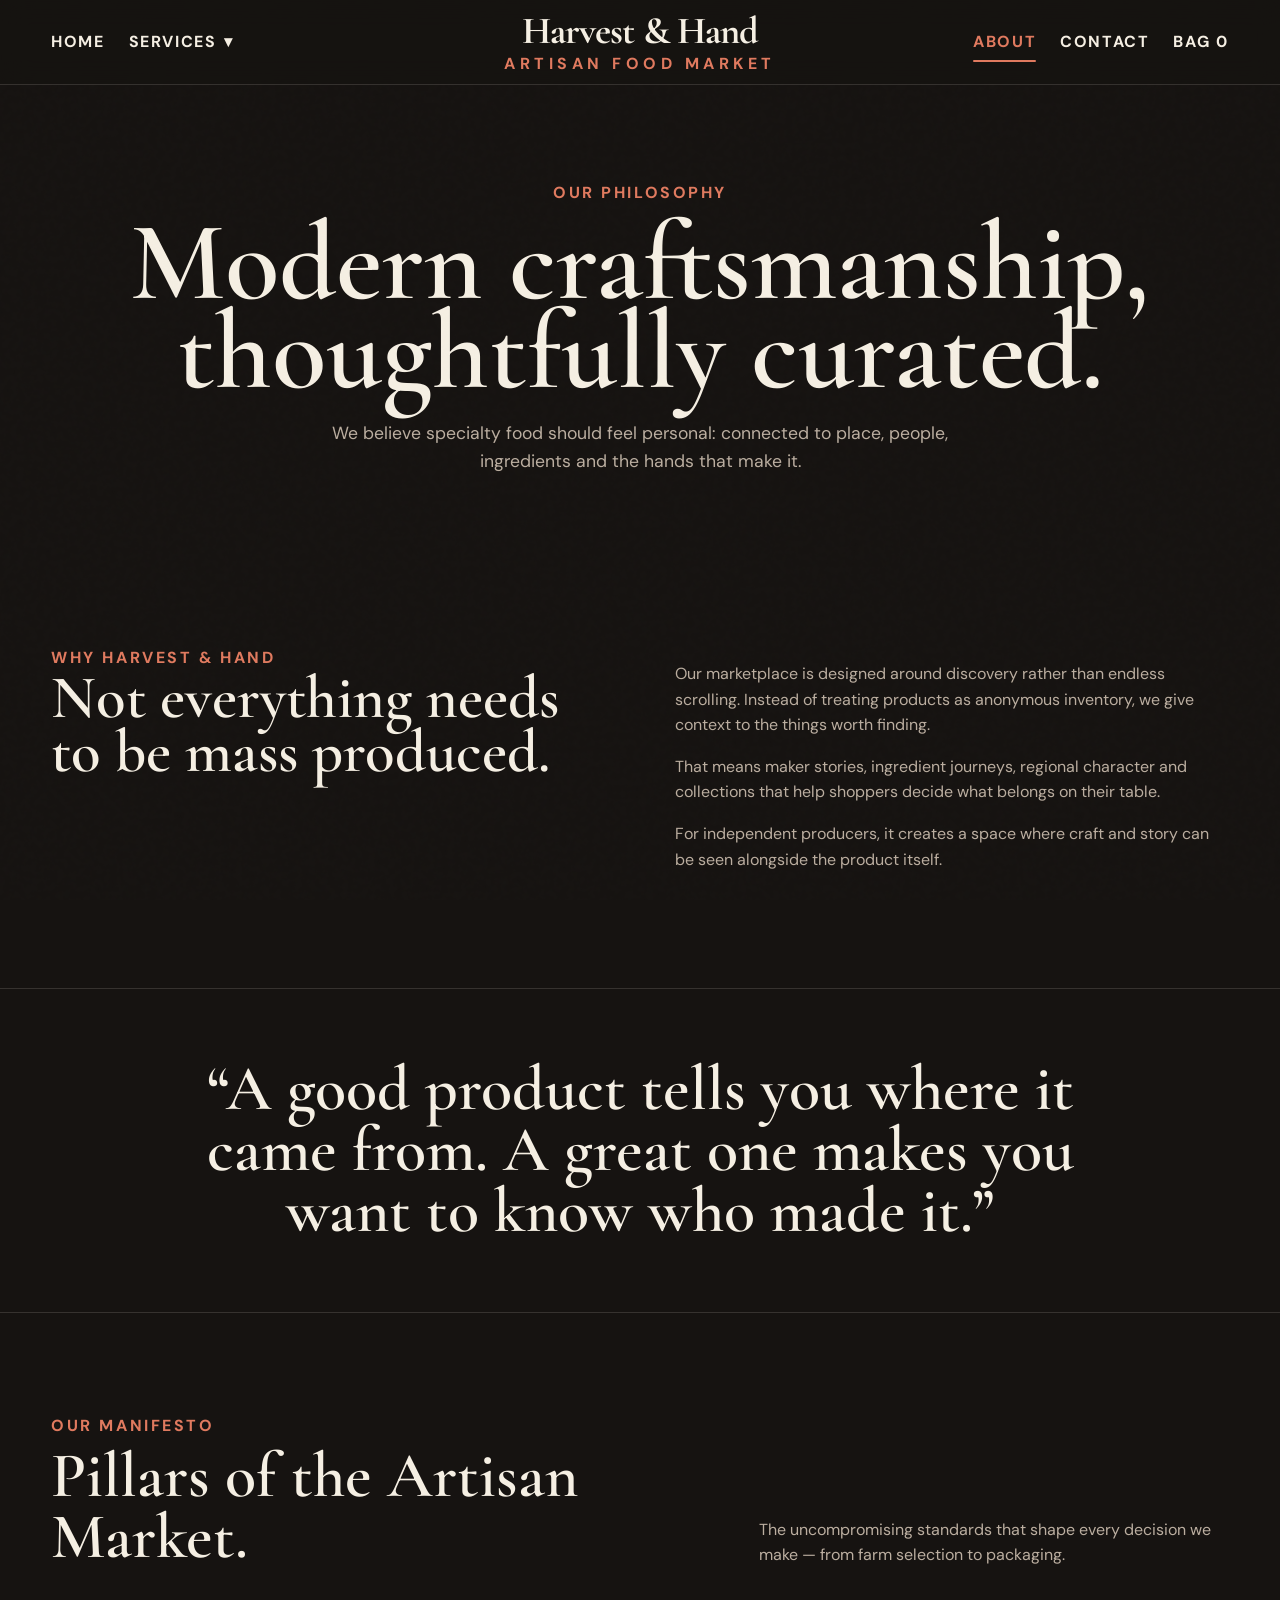
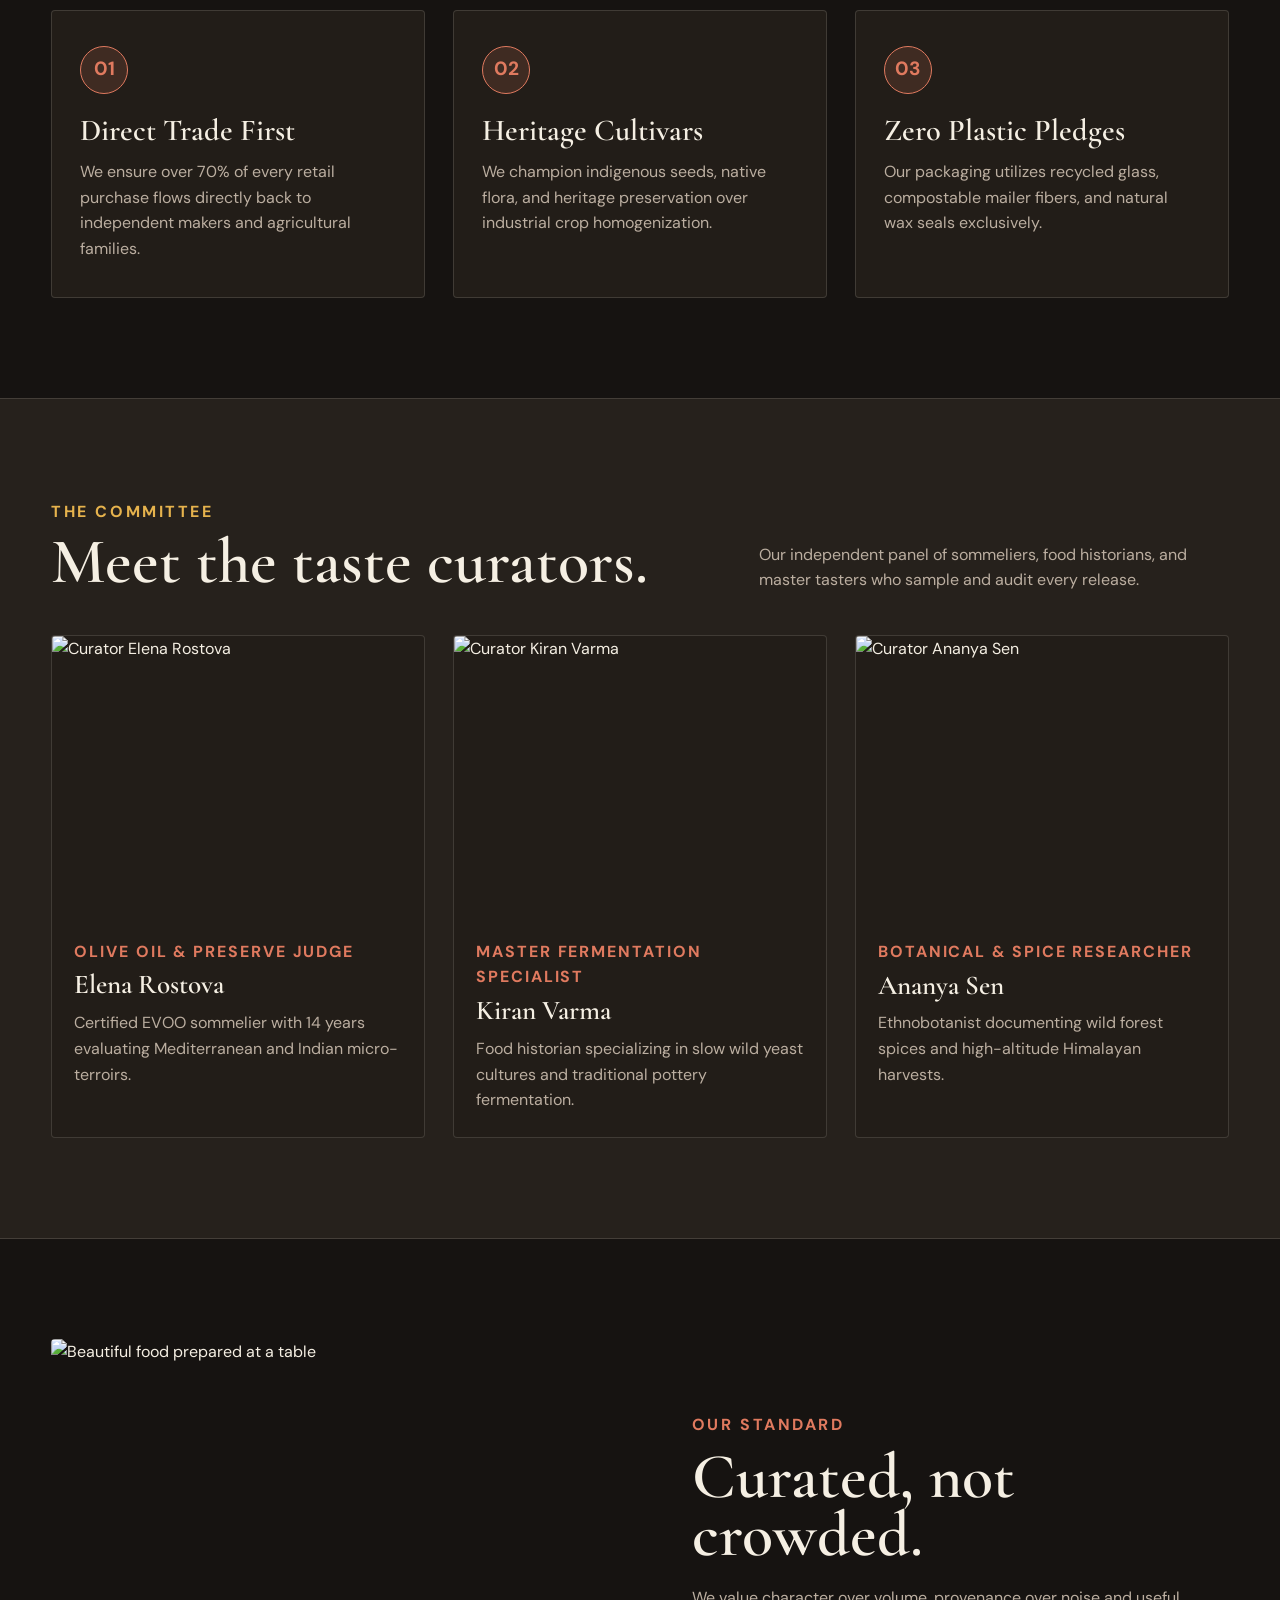
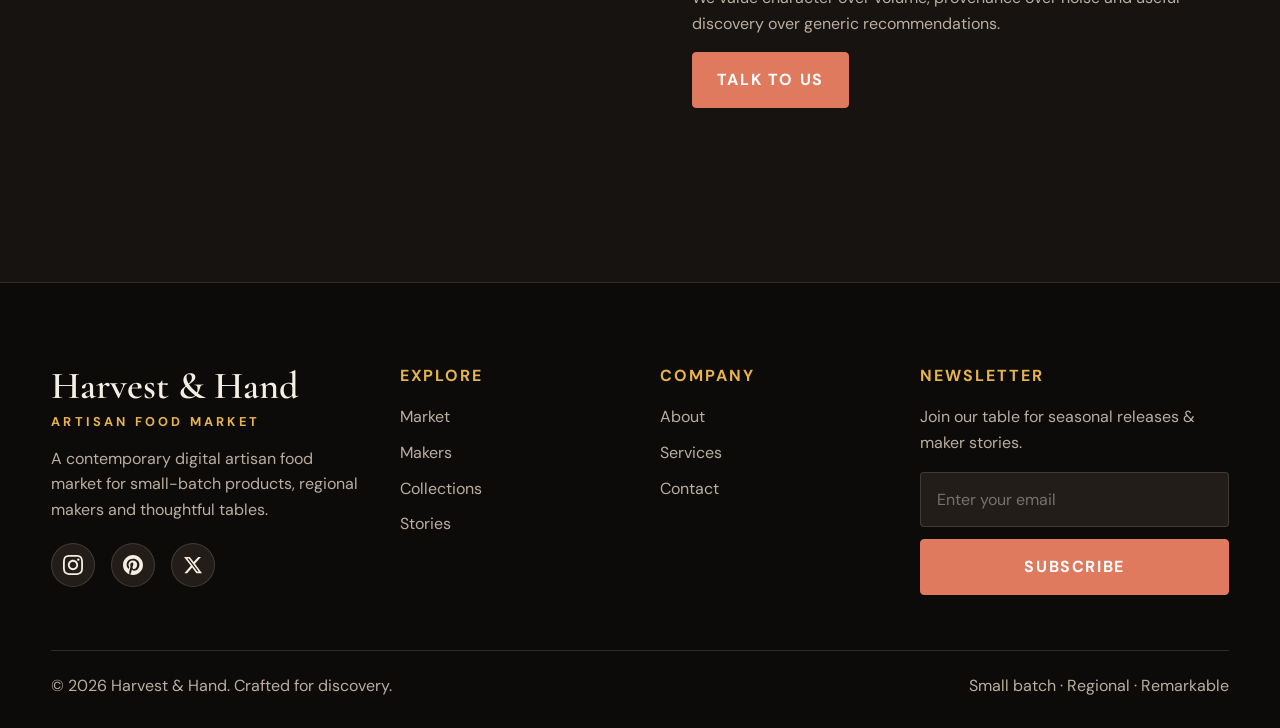
==== about.html @ ba8fd7db "firstcommit" ====
<!doctype html>
<html lang="en">
<head>
<meta charset="utf-8">
<meta name="viewport" content="width=device-width, initial-scale=1">
<meta name="description" content="Harvest & Hand — an artisan specialty food marketplace.">
<title>About | Harvest & Hand</title>
<link rel="stylesheet" href="css/style.css">
</head>
<body>

<header class="site-header">
  <div class="container nav">
    <div class="nav-left">
      <a href="index.html">Home</a>
      <div class="dropdown">
        <a href="services.html" class="dropdown-toggle">Services <span class="chevron">▾</span></a>
        <div class="dropdown-panel">
          <a href="services.html">All Services</a>
          <a href="market.html">Market & Discovery</a>
          <a href="makers.html">Makers Directory</a>
          <a href="collections.html">Curated Collections</a>
          <a href="stories.html">Food Stories</a>
        </div>
      </div>
      <div class="mobile-only">
        <a href="about.html" class="active">About</a>
        <a href="contact.html">Contact</a>
      </div>
    </div>
    <a class="brand" href="index.html">Harvest & Hand<small>Artisan Food Market</small></a>
    <div class="nav-right">
      <a href="about.html" class="active">About</a>
      <a href="contact.html">Contact</a>
      <a class="bag-link" href="market.html">Bag <span id="bag-count">0</span></a>
      <button class="menu-toggle" aria-label="Open menu">☰</button>
    </div>
  </div>
</header>

<main>
<section class="page-hero"><div class="container"><div class="eyebrow">Our philosophy</div><h1>Modern craftsmanship, thoughtfully curated.</h1><p>We believe specialty food should feel personal: connected to place, people, ingredients and the hands that make it.</p></div></section>
<section class="section"><div class="container about-grid">
<div><div class="eyebrow">Why Harvest & Hand</div><h2>Not everything needs to be mass produced.</h2></div>
<div><p>Our marketplace is designed around discovery rather than endless scrolling. Instead of treating products as anonymous inventory, we give context to the things worth finding.</p><p>That means maker stories, ingredient journeys, regional character and collections that help shoppers decide what belongs on their table.</p><p>For independent producers, it creates a space where craft and story can be seen alongside the product itself.</p></div>
</div></section>
<section class="quote"><div class="container"><p>“A good product tells you where it came from. A great one makes you want to know who made it.”</p></div></section>

<section class="section">
  <div class="container">
    <div class="section-head">
      <div>
        <div class="eyebrow">Our Manifesto</div>
        <h2>Pillars of the Artisan Market.</h2>
      </div>
      <p>The uncompromising standards that shape every decision we make — from farm selection to packaging.</p>
    </div>
    <div class="manifesto-grid">
      <div class="manifesto-card">
        <div class="icon-tag">01</div>
        <h3>Direct Trade First</h3>
        <p>We ensure over 70% of every retail purchase flows directly back to independent makers and agricultural families.</p>
      </div>
      <div class="manifesto-card">
        <div class="icon-tag">02</div>
        <h3>Heritage Cultivars</h3>
        <p>We champion indigenous seeds, native flora, and heritage preservation over industrial crop homogenization.</p>
      </div>
      <div class="manifesto-card">
        <div class="icon-tag">03</div>
        <h3>Zero Plastic Pledges</h3>
        <p>Our packaging utilizes recycled glass, compostable mailer fibers, and natural wax seals exclusively.</p>
      </div>
    </div>
  </div>
</section>

<section class="section dark-section">
  <div class="container">
    <div class="section-head">
      <div>
        <div class="eyebrow">The Committee</div>
        <h2>Meet the taste curators.</h2>
      </div>
      <p>Our independent panel of sommeliers, food historians, and master tasters who sample and audit every release.</p>
    </div>
    <div class="curators-grid">
      <div class="curator-card">
        <img src="https://images.unsplash.com/photo-1573496359142-b8d87734a5a2?auto=format&fit=crop&w=800&q=85" alt="Curator Elena Rostova">
        <div class="curator-info">
          <span class="curator-role">Olive Oil & Preserve Judge</span>
          <h3>Elena Rostova</h3>
          <p>Certified EVOO sommelier with 14 years evaluating Mediterranean and Indian micro-terroirs.</p>
        </div>
      </div>
      <div class="curator-card">
        <img src="https://images.unsplash.com/photo-1560250097-0b93528c311a?auto=format&fit=crop&w=800&q=85" alt="Curator Kiran Varma">
        <div class="curator-info">
          <span class="curator-role">Master Fermentation Specialist</span>
          <h3>Kiran Varma</h3>
          <p>Food historian specializing in slow wild yeast cultures and traditional pottery fermentation.</p>
        </div>
      </div>
      <div class="curator-card">
        <img src="https://images.unsplash.com/photo-1580489944761-15a19d654956?auto=format&fit=crop&w=800&q=85" alt="Curator Ananya Sen">
        <div class="curator-info">
          <span class="curator-role">Botanical & Spice Researcher</span>
          <h3>Ananya Sen</h3>
          <p>Ethnobotanist documenting wild forest spices and high-altitude Himalayan harvests.</p>
        </div>
      </div>
    </div>
  </div>
</section>

<section class="section"><div class="container makers"><img src="https://images.unsplash.com/photo-1529692236671-f1f6cf9683ba?auto=format&fit=crop&w=1200&q=85" alt="Beautiful food prepared at a table"><div class="story-copy"><div class="eyebrow">Our standard</div><h2>Curated, not crowded.</h2><p>We value character over volume, provenance over noise and useful discovery over generic recommendations.</p><a class="btn" href="contact.html">Talk to Us</a></div></div></section>
</main>

<footer class="footer">
  <div class="container">
    <div class="footer-grid">
      <div>
        <h3>Harvest & Hand</h3>
        <small class="footer-sub">Artisan Food Market</small>
        <p>A contemporary digital artisan food market for small-batch products, regional makers and thoughtful tables.</p>
        <div class="social-links">
          <a href="#" aria-label="Instagram" class="social-icon">
            <svg width="20" height="20" fill="currentColor" viewBox="0 0 24 24"><path d="M12 2.163c3.204 0 3.584.012 4.85.07 3.252.148 4.771 1.691 4.919 4.919.058 1.265.069 1.645.069 4.849 0 3.205-.012 3.584-.069 4.849-.149 3.225-1.664 4.771-4.919 4.919-1.266.058-1.644.07-4.85.07-3.204 0-3.584-.012-4.849-.07-3.26-.149-4.771-1.699-4.919-4.92-.058-1.265-.07-1.644-.07-4.849 0-3.204.013-3.583.07-4.849.149-3.227 1.664-4.771 4.919-4.919 1.266-.057 1.645-.069 4.849-.069zm0-2.163c-3.259 0-3.667.014-4.947.072-4.358.2-6.78 2.618-6.98 6.98-.059 1.281-.073 1.689-.073 4.948 0 3.259.014 3.668.072 4.948.2 4.358 2.618 6.78 6.98 6.98 1.281.058 1.689.072 4.948.072 3.259 0 3.668-.014 4.948-.072 4.354-.2 6.782-2.618 6.979-6.98.059-1.28.073-1.689.073-4.948 0-3.259-.014-3.667-.072-4.947-.196-4.354-2.617-6.78-6.979-6.98-1.281-.059-1.69-.073-4.949-.073zm0 5.838c-3.403 0-6.162 2.759-6.162 6.162s2.759 6.163 6.162 6.163 6.162-2.759 6.162-6.163c0-3.403-2.759-6.162-6.162-6.162zm0 10.162c-2.209 0-4-1.79-4-4 0-2.209 1.791-4 4-4s4 1.791 4 4c0 2.21-1.791 4-4 4zm6.406-11.845c-.796 0-1.441.645-1.441 1.44s.645 1.44 1.441 1.44c.795 0 1.439-.645 1.439-1.44s-.644-1.44-1.439-1.44z"/></svg>
          </a>
          <a href="#" aria-label="Pinterest" class="social-icon">
            <svg width="20" height="20" fill="currentColor" viewBox="0 0 24 24"><path d="M12 0c-6.627 0-12 5.372-12 12 0 5.084 3.163 9.426 7.627 11.174-.105-.949-.2-2.405.042-3.441.218-.937 1.407-5.965 1.407-5.965s-.359-.719-.359-1.782c0-1.668.967-2.914 2.171-2.914 1.023 0 1.518.769 1.518 1.69 0 1.029-.655 2.568-.994 3.995-.283 1.194.599 2.169 1.777 2.169 2.133 0 3.772-2.249 3.772-5.495 0-2.873-2.064-4.882-5.012-4.882-3.414 0-5.418 2.561-5.418 5.207 0 1.031.397 2.138.893 2.738.098.119.112.224.083.345l-.333 1.36c-.053.22-.174.267-.402.161-1.499-.698-2.436-2.889-2.436-4.649 0-3.785 2.75-7.262 7.929-7.262 4.163 0 7.398 2.967 7.398 6.931 0 4.136-2.607 7.464-6.227 7.464-1.216 0-2.359-.631-2.75-1.378l-.748 2.853c-.271 1.043-1.002 2.35-1.492 3.146 1.124.347 2.317.535 3.554.535 6.627 0 12-5.373 12-12 0-6.628-5.373-12-12-12z"/></svg>
          </a>
          <a href="#" aria-label="X / Twitter" class="social-icon">
            <svg width="20" height="20" fill="currentColor" viewBox="0 0 24 24"><path d="M18.244 2.25h3.308l-7.227 8.26 8.502 11.24H16.17l-5.214-6.817L4.99 21.75H1.68l7.73-8.835L1.254 2.25H8.08l4.713 6.231zm-1.161 17.52h1.833L7.084 4.126H5.117z"/></svg>
          </a>
        </div>
      </div>
      <div>
        <h4>Explore</h4>
        <a href="market.html">Market</a>
        <a href="makers.html">Makers</a>
        <a href="collections.html">Collections</a>
        <a href="stories.html">Stories</a>
      </div>
      <div>
        <h4>Company</h4>
        <a href="about.html">About</a>
        <a href="services.html">Services</a>
        <a href="contact.html">Contact</a>
      </div>
      <div>
        <h4>Newsletter</h4>
        <p>Join our table for seasonal releases & maker stories.</p>
        <form class="footer-newsletter" data-demo>
          <input type="email" required placeholder="Enter your email">
          <button type="submit" class="btn">Subscribe</button>
        </form>
      </div>
    </div>
    <div class="copyright">
      <span>© 2026 Harvest & Hand. Crafted for discovery.</span>
      <span>Small batch · Regional · Remarkable</span>
    </div>
  </div>
</footer>
<div class="flash"></div>
<script src="js/main.js"></script></body></html>
---- css/style.css ----
@import url('https://fonts.googleapis.com/css2?family=Cormorant+Garamond:ital,wght@0,500;0,600;0,700;1,600&family=DM+Sans:wght@400;500;600;700&display=swap');

:root {
  --terracotta: #E07A5F;
  --olive: #81B29A;
  --parchment: #161311;
  --cocoa: #F5EFE3;
  --saffron: #E6B34D;
  --oat: #26211C;
  --white: #201B17;
  --dark-bg: #161311;
  --dark-card: #221D18;
  --dark-card-hover: #2A241F;
  --text-main: #F5EFE3;
  --muted: #BBAEA0;
  --line: rgba(245, 239, 227, .14);
  --shadow: 0 20px 50px rgba(0, 0, 0, .6);
  --serif: "Cormorant Garamond", Georgia, serif;
  --sans: "DM Sans", Arial, sans-serif;
}

* {
  box-sizing: border-box
}

html {
  scroll-behavior: smooth
}

body {
  margin: 0;
  background: var(--dark-bg);
  color: var(--text-main);
  font-family: var(--sans);
  line-height: 1.6;
  font-size: 1rem;
}

body:before {
  content: "";
  position: fixed;
  inset: 0;
  pointer-events: none;
  z-index: 20;
  opacity: .03;
  background-image: url("data:image/svg+xml,%3Csvg viewBox='0 0 160 160' xmlns='http://www.w3.org/2000/svg'%3E%3Cfilter id='n'%3E%3CfeTurbulence type='fractalNoise' baseFrequency='.85' numOctaves='4' stitchTiles='stitch'/%3E%3C/filter%3E%3Crect width='100%25' height='100%25' filter='url(%23n)' opacity='.5'/%3E%3C/svg%3E");
}

a {
  color: inherit;
  text-decoration: none
}

img {
  max-width: 100%;
  display: block
}

button,
input,
textarea,
select {
  font: inherit;
  font-size: 1rem
}

.container {
  width: min(1180px, 92%);
  margin: auto
}

.eyebrow {
  text-transform: uppercase;
  letter-spacing: .16em;
  font-size: 1rem;
  font-weight: 700;
  color: var(--terracotta);
}

.serif {
  font-family: var(--serif)
}

.section {
  padding: 100px 0
}

.section-head {
  display: flex;
  justify-content: space-between;
  align-items: end;
  gap: 30px;
  margin-bottom: 42px
}

.section-head h2 {
  margin: 8px 0 0;
  font: 600 clamp(2.5rem, 5vw, 4.7rem)/.95 var(--serif);
  color: var(--text-main)
}

.section-head p {
  max-width: 470px;
  color: var(--muted);
  margin: 0;
  font-size: 1rem
}

.btn {
  display: inline-flex;
  align-items: center;
  justify-content: center;
  gap: 10px;
  padding: 14px 24px;
  border: 1px solid var(--terracotta);
  background: var(--terracotta);
  color: #ffffff;
  text-transform: uppercase;
  letter-spacing: .1em;
  font-size: 1rem;
  font-weight: 700;
  cursor: pointer;
  transition: .25s ease;
  border-radius: 4px;
}

.btn:hover {
  transform: translateY(-2px);
  background: #c8654c;
  border-color: #c8654c
}

.btn.alt {
  background: transparent;
  color: var(--text-main);
  border-color: var(--line)
}

.btn.alt:hover {
  color: #ffffff;
  background: var(--terracotta);
  border-color: var(--terracotta)
}

.btn.light {
  background: var(--cocoa);
  border-color: var(--cocoa);
  color: var(--dark-bg)
}

.btn.light:hover {
  background: var(--saffron);
  border-color: var(--saffron);
  color: var(--dark-bg)
}

.site-header {
  position: sticky;
  top: 0;
  z-index: 100;
  background: rgba(22, 19, 17, .95);
  backdrop-filter: blur(14px);
  -webkit-backdrop-filter: blur(14px);
  border-bottom: 1px solid var(--line);
}

.nav {
  min-height: 84px;
  display: grid;
  grid-template-columns: 1fr auto 1fr;
  align-items: center;
  gap: 24px;
}

.site-header .brand,
.brand {
  font-family: var(--serif) !important;
  font-size: 2.4rem !important;
  font-weight: 700 !important;
  line-height: 1 !important;
  letter-spacing: -.025em !important;
  text-transform: none !important;
  color: var(--text-main) !important;
  display: flex !important;
  flex-direction: column !important;
  align-items: center !important;
  justify-content: center !important;
  text-decoration: none !important;
  padding: 0 !important;
}

.site-header .brand::after,
.brand::after {
  display: none !important;
}

.site-header .brand small,
.brand small {
  display: block !important;
  font-family: var(--sans) !important;
  font-size: 1rem !important;
  font-weight: 700 !important;
  letter-spacing: .28em !important;
  text-transform: uppercase !important;
  margin-top: 5px !important;
  color: var(--terracotta) !important;
}

.nav-left,
.nav-right {
  display: flex;
  align-items: center;
  gap: 24px;
  height: 100%
}

.nav-right {
  justify-content: flex-end
}

.mobile-only {
  display: none
}

/* Nav links baseline alignment & active styling */
.nav a:not(.brand),
.dropdown-toggle {
  display: inline-flex;
  align-items: center;
  gap: 6px;
  font-size: 1rem;
  font-weight: 700;
  text-transform: uppercase;
  letter-spacing: .1em;
  color: var(--text-main);
  line-height: 1;
  padding: 8px 0;
  position: relative;
  transition: color .2s ease;
  cursor: pointer;
  vertical-align: middle;
  margin: 0;
  text-decoration: none;
}

.nav a:not(.brand):hover,
.dropdown-toggle:hover,
.nav a:not(.brand).active,
.dropdown-toggle.active {
  color: var(--terracotta);
}

.nav a:not(.brand).active::after,
.dropdown-toggle.active::after {
  content: "";
  position: absolute;
  bottom: -4px;
  left: 0;
  right: 0;
  height: 2px;
  background: var(--terracotta);
  border-radius: 2px;
}

/* Dropdown structure */
.dropdown {
  position: relative;
  display: inline-flex;
  align-items: center;
  height: 100%;
}

.chevron {
  font-size: 1rem;
  display: inline-block;
  transition: transform .25s ease;
  margin-left: 2px;
}

.dropdown:hover .chevron,
.dropdown.is-open .chevron {
  transform: rotate(180deg);
}

/* Dropdown panel & bridge */
.dropdown-panel {
  display: block;
  position: absolute;
  top: 100%;
  left: 0;
  background: var(--dark-card);
  min-width: 250px;
  padding: 12px 8px;
  border: 1px solid var(--line);
  box-shadow: var(--shadow);
  border-radius: 4px;
  opacity: 0;
  visibility: hidden;
  transform: translateY(8px);
  transition: opacity .2s ease, transform .2s ease, visibility .2s ease;
  z-index: 110;
  pointer-events: none;
}

.dropdown-panel::before {
  content: "";
  position: absolute;
  top: -16px;
  left: 0;
  right: 0;
  height: 16px;
}

.dropdown:hover .dropdown-panel,
.dropdown.is-open .dropdown-panel {
  opacity: 1;
  visibility: visible;
  transform: translateY(2px);
  pointer-events: auto;
}

.dropdown-panel a {
  display: block;
  padding: 12px 16px;
  font-size: 1rem;
  font-weight: 600;
  text-transform: uppercase;
  letter-spacing: .08em;
  color: var(--text-main);
  border-radius: 3px;
  transition: background-color .2s ease, color .2s ease;
  line-height: 1.4;
  margin: 2px 0;
}

.dropdown-panel a::after {
  display: none !important;
}

.dropdown-panel a:hover {
  background: rgba(245, 239, 227, .08);
  color: var(--terracotta);
}

.dropdown-panel a.active {
  background: rgba(224, 122, 95, .15);
  color: var(--terracotta);
  font-weight: 700;
}

.dropdown-divider {
  height: 1px;
  background: var(--line);
  border: 0;
  margin: 6px 0;
}

.menu-toggle {
  display: none;
  border: 1px solid var(--line);
  background: var(--dark-card);
  padding: 8px 12px;
  font-size: 1.4rem;
  border-radius: 4px;
  cursor: pointer;
  line-height: 1;
  color: var(--text-main);
}

.hero {
  padding: 70px 0 100px;
  overflow: hidden
}

.hero-grid {
  display: grid;
  grid-template-columns: 1fr;
  justify-items: center;
  text-align: center
}

.hero-copy {
  max-width: 800px
}

.hero h1 {
  font: 600 clamp(4rem, 9vw, 8.5rem)/.78 var(--serif);
  letter-spacing: -.055em;
  margin: 18px 0 25px;
  color: var(--text-main)
}

.hero-copy p {
  max-width: 610px;
  margin: 0 auto 28px;
  color: var(--muted);
  font-size: 1.15rem
}

.hero-art {
  width: min(780px, 95%);
  margin: 55px auto 0;
  position: relative
}

.hero-art img {
  width: 100%;
  aspect-ratio: 16/9;
  object-fit: cover;
  box-shadow: var(--shadow);
  border-radius: 4px
}

.note {
  position: absolute;
  background: var(--dark-card);
  color: var(--text-main);
  padding: 10px 16px;
  font-size: 1rem;
  font-weight: 700;
  letter-spacing: .12em;
  text-transform: uppercase;
  border: 1px solid var(--line);
  border-radius: 3px
}

.note.one {
  left: -28px;
  top: 18%
}

.note.two {
  right: -28px;
  bottom: 18%
}

.market-strip {
  display: flex;
  gap: 12px;
  justify-content: center;
  flex-wrap: wrap;
  margin-top: 25px
}

.pill {
  padding: 10px 16px;
  border: 1px solid var(--line);
  font-size: 1rem;
  text-transform: uppercase;
  letter-spacing: .08em;
  background: var(--dark-card);
  border-radius: 3px
}

.product-grid {
  display: grid;
  grid-template-columns: repeat(4, 1fr);
  gap: 28px
}

.product {
  position: relative
}

.product-image {
  background: var(--oat);
  overflow: hidden;
  border-radius: 4px 4px 0 0
}

.product-image img {
  width: 100%;
  aspect-ratio: 4/5;
  object-fit: cover;
  transition: .45s ease
}

.product:hover .product-image img {
  transform: scale(1.025)
}

.product-label {
  padding: 18px 14px;
  border: 1px solid var(--line);
  border-top: 0;
  position: relative;
  background: var(--dark-card);
  border-radius: 0 0 4px 4px
}

.product-label .tag {
  font-size: 1rem;
  color: var(--terracotta);
  text-transform: uppercase;
  letter-spacing: .12em;
  font-weight: 700
}

.product-label h3 {
  font: 600 1.65rem/1 var(--serif);
  margin: 8px 0;
  color: var(--text-main)
}

.product-label p {
  margin: 0;
  color: var(--muted);
  font-size: 1rem
}

.price {
  margin-top: 10px;
  font-weight: 700;
  font-size: 1.1rem;
  color: var(--saffron)
}

.makers {
  display: grid;
  grid-template-columns: 1.1fr 1fr;
  gap: 50px;
  align-items: center
}

.makers img {
  width: 100%;
  aspect-ratio: 4/3;
  object-fit: cover;
  border-radius: 4px
}

.story-copy h2 {
  font: 600 clamp(2.8rem, 5vw, 5.2rem)/.9 var(--serif);
  margin: 10px 0 22px;
  color: var(--text-main)
}

.story-copy p {
  color: var(--muted);
  font-size: 1rem
}

.dark-section {
  background: var(--oat);
  color: var(--text-main);
  border-top: 1px solid var(--line);
  border-bottom: 1px solid var(--line)
}

.dark-section .eyebrow {
  color: var(--saffron)
}

.dark-section .section-head p,
.dark-section p {
  color: var(--muted)
}

.collection-grid {
  display: grid;
  grid-template-columns: 1fr 1fr;
  gap: 20px
}

.collection {
  min-height: 380px;
  padding: 32px;
  display: flex;
  align-items: end;
  background-size: cover;
  background-position: center;
  position: relative;
  overflow: hidden;
  border-radius: 4px;
  border: 1px solid var(--line)
}

.collection:after {
  content: "";
  position: absolute;
  inset: 0;
  background: linear-gradient(transparent 30%, rgba(0, 0, 0, .85))
}

.collection div {
  position: relative;
  z-index: 1;
  color: #fff
}

.collection h3 {
  font: 600 2.6rem/1 var(--serif);
  margin: 5px 0
}

.ingredient {
  display: grid;
  grid-template-columns: 1fr 1.2fr;
  gap: 50px;
  align-items: center
}

.ingredient-map {
  min-height: 440px;
  display: grid;
  place-items: center;
  position: relative;
  border: 1px solid var(--line);
  background: var(--dark-card);
  border-radius: 8px;
  overflow: hidden;
  box-shadow: var(--shadow);
}

.ingredient-bg-img {
  position: absolute;
  inset: 0;
  width: 100%;
  height: 100%;
  object-fit: cover;
  transition: opacity 0.4s ease, transform 0.4s ease;
  z-index: 1;
  filter: brightness(0.65) contrast(1.1);
}

.ingredient-overlay {
  position: absolute;
  inset: 0;
  background: radial-gradient(circle at center, rgba(22, 19, 17, 0.4) 0%, rgba(22, 19, 17, 0.85) 100%);
  z-index: 2;
  pointer-events: none;
}

.ingredient-center {
  position: relative;
  z-index: 3;
  width: 180px;
  height: 180px;
  border-radius: 50%;
  background: rgba(224, 122, 95, 0.88);
  backdrop-filter: blur(10px);
  -webkit-backdrop-filter: blur(10px);
  color: #ffffff;
  display: grid;
  place-items: center;
  text-align: center;
  font: 600 2.5rem/1 var(--serif);
  border: 2px solid rgba(255, 255, 255, 0.35);
  box-shadow: 0 12px 35px rgba(0, 0, 0, 0.6);
  transition: all 0.3s ease;
}

.ingredient-node {
  position: absolute;
  z-index: 3;
  padding: 12px 22px;
  background: rgba(34, 29, 24, 0.85);
  backdrop-filter: blur(10px);
  -webkit-backdrop-filter: blur(10px);
  border: 1px solid rgba(245, 239, 227, 0.25);
  color: var(--text-main);
  font-size: 1rem;
  font-weight: 700;
  text-transform: uppercase;
  letter-spacing: .12em;
  border-radius: 4px;
  cursor: pointer;
  transition: all 0.25s ease;
  box-shadow: 0 6px 20px rgba(0,0,0,0.4);
}

.ingredient-node:hover, .ingredient-node.active {
  background: var(--terracotta);
  color: #ffffff;
  border-color: var(--terracotta);
  transform: scale(1.08);
  box-shadow: 0 8px 25px rgba(224, 122, 95, 0.5);
}

.n1 {
  top: 15%;
  left: 18%
}

.n2 {
  top: 15%;
  right: 15%
}

.n3 {
  bottom: 15%;
  left: 17%
}

.n4 {
  bottom: 15%;
  right: 15%
}

.cta {
  padding: 95px 0;
  text-align: center
}

.cta h2 {
  font: 600 clamp(3rem, 7vw, 6rem)/.86 var(--serif);
  margin: 15px auto 28px;
  max-width: 850px
}

.page-hero {
  padding: 95px 0 70px;
  text-align: center
}

.page-hero h1 {
  font: 600 clamp(4rem, 9vw, 7rem)/.8 var(--serif);
  margin: 12px 0 22px
}

.page-hero p {
  max-width: 650px;
  margin: auto;
  color: var(--muted);
  font-size: 1.1rem
}

.services-grid {
  display: grid;
  grid-template-columns: repeat(3, 1fr);
  gap: 22px
}

.service {
  border: 1px solid var(--line);
  background: var(--dark-card);
  padding: 32px 24px;
  border-radius: 4px
}

.service-number {
  font-size: 1rem;
  color: var(--terracotta);
  letter-spacing: .15em;
  font-weight: 700
}

.service h3 {
  font: 600 2rem/1 var(--serif);
  margin: 14px 0 10px;
  color: var(--text-main)
}

.service p {
  color: var(--muted);
  font-size: 1rem
}

.process {
  display: grid;
  grid-template-columns: repeat(4, 1fr);
  border-top: 1px solid var(--line);
  border-bottom: 1px solid var(--line)
}

.process-step {
  padding: 30px;
  border-right: 1px solid var(--line)
}

.process-step:last-child {
  border-right: 0
}

.process-step strong {
  font: 600 2.3rem var(--serif);
  color: var(--saffron)
}

.process-step h3 {
  margin: 12px 0 5px;
  font-size: 1.2rem
}

.process-step p {
  color: var(--muted);
  font-size: 1rem
}

.about-grid {
  display: grid;
  grid-template-columns: 1fr 1fr;
  gap: 70px;
  align-items: start
}

.about-grid h2 {
  font: 600 3.8rem/.9 var(--serif);
  margin: 0
}

.about-grid p {
  color: var(--muted);
  font-size: 1rem
}

.quote {
  padding: 70px 0;
  border-top: 1px solid var(--line);
  border-bottom: 1px solid var(--line);
  text-align: center
}

.quote p {
  font: 600 clamp(2.4rem, 5vw, 5rem)/.95 var(--serif);
  max-width: 1000px;
  margin: auto
}

.form-grid {
  display: grid;
  grid-template-columns: 1fr 1fr;
  gap: 20px
}

.field {
  display: flex;
  flex-direction: column;
  gap: 7px
}

.field.full {
  grid-column: 1/-1
}

.field label {
  font-size: 1rem;
  text-transform: uppercase;
  letter-spacing: .1em;
  font-weight: 700;
  color: var(--text-main)
}

.field input,
.field textarea,
.field select {
  padding: 16px;
  border: 1px solid var(--line);
  background: var(--dark-card);
  color: var(--text-main);
  outline: 0;
  border-radius: 4px;
  font-size: 1rem
}

.field input::placeholder,
.field textarea::placeholder {
  color: rgba(245, 239, 227, 0.4)
}

.field textarea {
  min-height: 170px;
  resize: vertical
}

.market-layout {
  display: grid;
  grid-template-columns: 240px 1fr;
  gap: 50px
}

.filters {
  border-right: 1px solid var(--line);
  padding-right: 25px
}

.filters h3 {
  font: 600 1.8rem var(--serif);
  color: var(--text-main)
}

.filters label {
  display: block;
  padding: 8px 0;
  font-size: 1rem;
  color: var(--muted);
  cursor: pointer
}

.product-detail {
  display: grid;
  grid-template-columns: 1fr 1fr;
  gap: 60px;
  align-items: start
}

.detail-image {
  background: var(--oat);
  border-radius: 4px;
  overflow: hidden;
  border: 1px solid var(--line)
}

.detail-image img {
  width: 100%;
  aspect-ratio: 1/1;
  object-fit: cover
}

.detail-copy h1 {
  font: 600 clamp(3rem, 6vw, 5.5rem)/.85 var(--serif);
  margin: 10px 0 20px;
  color: var(--text-main)
}

.detail-copy .price {
  font-size: 1.6rem;
  color: var(--saffron)
}

.detail-copy p {
  color: var(--muted);
  font-size: 1rem
}

.select-row {
  display: flex;
  gap: 12px;
  margin: 25px 0
}

.select-row select {
  padding: 14px;
  border: 1px solid var(--line);
  background: var(--dark-card);
  color: var(--text-main);
  border-radius: 4px;
  font-size: 1rem
}

/* ==========================================================================
   FOOTER STYLING & NEWSLETTER & SOCIAL ICONS
   ========================================================================== */
.footer {
  background: #0d0b0a;
  color: var(--text-main);
  padding: 80px 0 30px;
  border-top: 1px solid var(--line)
}

.footer-grid {
  display: grid;
  grid-template-columns: 1.4fr 1fr 1fr 1.4fr;
  gap: 40px
}

.footer h3 {
  font: 600 2.4rem var(--serif);
  margin: 0 0 4px;
  color: var(--text-main)
}

.footer small.footer-sub {
  display: block;
  font: 700 0.8rem var(--sans);
  letter-spacing: .25em;
  text-transform: uppercase;
  color: var(--saffron);
  margin-bottom: 16px
}

.footer h4 {
  font-size: 1rem;
  letter-spacing: .12em;
  text-transform: uppercase;
  color: var(--saffron);
  margin-top: 0;
  margin-bottom: 16px
}

.footer a,
.footer p {
  color: var(--muted);
  font-size: 1rem
}

.footer a {
  display: block;
  margin: 10px 0;
  transition: color 0.2s ease
}

.footer a:hover {
  color: var(--terracotta)
}

.social-links {
  display: flex !important;
  align-items: center !important;
  gap: 16px !important;
  margin-top: 20px !important;
}

.footer .social-links a,
.social-icon {
  display: inline-flex !important;
  align-items: center !important;
  justify-content: center !important;
  width: 44px !important;
  height: 44px !important;
  margin: 0 !important;
  padding: 0 !important;
  border: 1px solid var(--line) !important;
  border-radius: 50% !important;
  color: var(--text-main) !important;
  background: var(--dark-card) !important;
  transition: all 0.25s ease !important;
  box-sizing: border-box !important;
  line-height: 1 !important;
  text-decoration: none !important;
}

.social-icon svg {
  width: 20px !important;
  height: 20px !important;
  display: block !important;
  margin: auto !important;
  flex-shrink: 0 !important;
}

.footer .social-links a:hover,
.social-icon:hover {
  background: var(--terracotta) !important;
  border-color: var(--terracotta) !important;
  color: #ffffff !important;
  transform: translateY(-3px) !important;
}

.footer-newsletter {
  display: flex;
  flex-direction: column;
  gap: 12px;
  margin-top: 14px
}

.footer-newsletter input {
  padding: 14px 16px;
  background: var(--dark-card);
  border: 1px solid var(--line);
  color: var(--text-main);
  border-radius: 4px;
  font-size: 1rem;
  outline: none
}

.footer-newsletter input::placeholder {
  color: rgba(245, 239, 227, 0.4)
}

.footer-newsletter .btn {
  width: 100%;
  padding: 14px;
  font-size: 1rem
}

.copyright {
  border-top: 1px solid var(--line);
  margin-top: 55px;
  padding-top: 22px;
  color: var(--muted);
  font-size: 1rem;
  display: flex;
  justify-content: space-between
}

.flash {
  position: fixed;
  right: 20px;
  bottom: 20px;
  background: var(--terracotta);
  color: #fff;
  padding: 16px 22px;
  display: none;
  z-index: 150;
  font-size: 1rem;
  border-radius: 4px;
  box-shadow: var(--shadow)
}

/* ==========================================================================
   NEW UNIQUE PAGE SECTIONS COMPONENT STYLES (DARK THEME & 16PX+ MIN)
   ========================================================================== */

/* 1. Metrics Grid (Home) */
.metrics-grid {
  display: grid;
  grid-template-columns: repeat(4, 1fr);
  gap: 24px;
  margin-top: 30px;
}

.metric-card {
  background: var(--dark-card);
  border: 1px solid var(--line);
  border-top: 3px solid var(--terracotta);
  padding: 32px 24px;
  text-align: center;
  border-radius: 4px;
  transition: transform 0.3s ease, box-shadow 0.3s ease;
}

.metric-card:hover {
  transform: translateY(-4px);
  box-shadow: var(--shadow);
  background: var(--dark-card-hover);
}

.metric-number {
  font: 700 clamp(2.5rem, 4vw, 3.8rem)/1 var(--serif);
  color: var(--saffron);
  margin-bottom: 8px;
}

.metric-label {
  font-size: 1rem;
  font-weight: 700;
  text-transform: uppercase;
  letter-spacing: 0.12em;
  color: var(--text-main);
  margin-bottom: 6px;
}

.metric-desc {
  font-size: 1rem;
  color: var(--muted);
  margin: 0;
}

/* 2. Sommelier Pairing Showcase (Home) */
.pairing-grid {
  display: grid;
  grid-template-columns: repeat(3, 1fr);
  gap: 24px;
  margin-top: 35px;
}

.pairing-card {
  border: 1px solid var(--line);
  background: var(--dark-card);
  padding: 32px;
  border-radius: 4px;
  position: relative;
  transition: transform 0.3s ease, border-color 0.3s ease;
}

.pairing-card:hover {
  transform: translateY(-3px);
  border-color: var(--terracotta);
  background: var(--dark-card-hover);
}

.pairing-badge {
  font-size: 1rem;
  font-weight: 700;
  text-transform: uppercase;
  letter-spacing: 0.15em;
  color: var(--terracotta);
  background: rgba(224, 122, 95, 0.15);
  padding: 6px 14px;
  border-radius: 3px;
  display: inline-block;
  margin-bottom: 16px;
}

.pairing-card h3 {
  font: 600 1.8rem/1.1 var(--serif);
  margin: 0 0 12px;
  color: var(--text-main);
}

.pairing-card p {
  font-size: 1rem;
  color: var(--muted);
}

.pairing-items {
  font-size: 1rem;
  color: var(--saffron);
  border-top: 1px solid var(--line);
  padding-top: 16px;
  margin-top: 16px;
  font-weight: 600;
}

/* 3. Bespoke Corporate Gifting (Services) */
.gifting-grid {
  display: grid;
  grid-template-columns: repeat(3, 1fr);
  gap: 28px;
  margin-top: 35px;
}

.gift-card {
  background: var(--dark-card);
  border: 1px solid var(--line);
  padding: 36px 28px;
  border-radius: 4px;
  display: flex;
  flex-direction: column;
  justify-content: space-between;
  transition: transform 0.3s ease;
}

.gift-card:hover {
  transform: translateY(-5px);
  box-shadow: var(--shadow);
  background: var(--dark-card-hover);
}

.gift-card-head {
  border-bottom: 1px solid var(--line);
  padding-bottom: 20px;
  margin-bottom: 20px;
}

.gift-card-head h3 {
  font: 600 2rem/1 var(--serif);
  margin: 10px 0 8px;
  color: var(--text-main);
}

.gift-card-head p {
  font-size: 1rem;
  color: var(--muted);
}

.gift-features {
  list-style: none;
  padding: 0;
  margin: 0 0 25px;
}

.gift-features li {
  padding: 10px 0;
  font-size: 1rem;
  color: var(--muted);
  border-bottom: 1px dashed var(--line);
  display: flex;
  align-items: center;
  gap: 10px;
}

.gift-features li:before {
  content: "✓";
  color: var(--terracotta);
  font-weight: bold;
  font-size: 1.1rem;
}

/* 4. Quality Blueprint (Services) */
.blueprint-timeline {
  display: grid;
  grid-template-columns: repeat(4, 1fr);
  gap: 20px;
  margin-top: 40px;
}

.blueprint-step {
  background: var(--dark-card);
  border: 1px solid var(--line);
  padding: 30px 22px;
  border-radius: 4px;
}

.blueprint-step .step-num {
  font: 700 2.4rem/1 var(--serif);
  color: var(--saffron);
  margin-bottom: 12px;
}

.blueprint-step h4 {
  font-size: 1.1rem;
  font-weight: 700;
  text-transform: uppercase;
  letter-spacing: 0.08em;
  margin: 0 0 8px;
  color: var(--text-main);
}

.blueprint-step p {
  font-size: 1rem;
  color: var(--muted);
  margin: 0;
}

/* 5. Core Principles (About) */
.manifesto-grid {
  display: grid;
  grid-template-columns: repeat(3, 1fr);
  gap: 28px;
  margin-top: 35px;
}

.manifesto-card {
  background: var(--dark-card);
  border: 1px solid var(--line);
  padding: 35px 28px;
  border-radius: 4px;
}

.manifesto-card .icon-tag {
  width: 48px;
  height: 48px;
  background: rgba(224, 122, 95, 0.15);
  border: 1px solid var(--terracotta);
  color: var(--terracotta);
  display: grid;
  place-items: center;
  font-weight: bold;
  font-size: 1.2rem;
  margin-bottom: 20px;
  border-radius: 50%;
}

.manifesto-card h3 {
  font: 600 1.9rem/1.1 var(--serif);
  margin: 0 0 12px;
  color: var(--text-main);
}

.manifesto-card p {
  font-size: 1rem;
  color: var(--muted);
  margin: 0;
}

/* 6. Taste Curators (About) */
.curators-grid {
  display: grid;
  grid-template-columns: repeat(3, 1fr);
  gap: 28px;
  margin-top: 35px;
}

.curator-card {
  background: var(--dark-card);
  border: 1px solid var(--line);
  overflow: hidden;
  border-radius: 4px;
}

.curator-card img {
  width: 100%;
  aspect-ratio: 4/3;
  object-fit: cover;
}

.curator-info {
  padding: 24px 22px;
}

.curator-role {
  font-size: 1rem;
  font-weight: 700;
  text-transform: uppercase;
  letter-spacing: 0.12em;
  color: var(--terracotta);
  display: block;
  margin-bottom: 6px;
}

.curator-info h3 {
  font: 600 1.7rem/1.1 var(--serif);
  margin: 4px 0 10px;
  color: var(--text-main);
}

.curator-info p {
  font-size: 1rem;
  color: var(--muted);
  margin: 0;
}

/* 7. Seasonal Harvest Radar (Market) */
.harvest-radar {
  background: var(--dark-card);
  border: 1px solid var(--line);
  padding: 35px;
  border-radius: 4px;
  margin-top: 30px;
}

.radar-tabs {
  display: flex;
  gap: 12px;
  margin-bottom: 25px;
  flex-wrap: wrap;
}

.tab-btn {
  padding: 12px 22px;
  border: 1px solid var(--line);
  background: var(--dark-bg);
  color: var(--text-main);
  font-size: 1rem;
  font-weight: 700;
  text-transform: uppercase;
  letter-spacing: 0.1em;
  cursor: pointer;
  transition: 0.2s ease;
  border-radius: 4px;
}

.tab-btn.active,
.tab-btn:hover {
  background: var(--terracotta);
  color: #fff;
  border-color: var(--terracotta);
}

.radar-items {
  display: grid;
  grid-template-columns: repeat(3, 1fr);
  gap: 20px;
}

.radar-item {
  border: 1px solid var(--line);
  padding: 22px;
  background: var(--oat);
  border-radius: 4px;
}

.radar-item span {
  font-size: 1rem;
  color: var(--saffron);
  font-weight: 700;
  text-transform: uppercase;
  letter-spacing: 0.1em;
  display: block;
  margin-bottom: 6px;
}

.radar-item h4 {
  font: 600 1.5rem/1.1 var(--serif);
  margin: 4px 0 8px;
  color: var(--text-main);
}

.radar-item p {
  font-size: 1rem;
  color: var(--muted);
  margin: 0;
}

/* 8. Buyer Guarantee Badges (Market) */
.guarantee-grid {
  display: grid;
  grid-template-columns: repeat(3, 1fr);
  gap: 24px;
  margin-top: 35px;
}

.guarantee-card {
  background: var(--dark-card);
  border: 1px solid var(--line);
  padding: 32px 24px;
  text-align: center;
  border-radius: 4px;
}

.guarantee-card .badge-icon {
  font-size: 2.2rem;
  color: var(--terracotta);
  margin-bottom: 14px;
}

.guarantee-card h4 {
  font: 600 1.6rem/1.1 var(--serif);
  margin: 0 0 10px;
  color: var(--text-main);
}

.guarantee-card p {
  font-size: 1rem;
  color: var(--muted);
  margin: 0;
}

/* 9. Terroir Showcase (Makers) */
.terroir-grid {
  display: grid;
  grid-template-columns: repeat(3, 1fr);
  gap: 28px;
  margin-top: 35px;
}

.terroir-card {
  background: var(--dark-card);
  border: 1px solid var(--line);
  border-radius: 4px;
  overflow: hidden;
}

.terroir-card img {
  width: 100%;
  aspect-ratio: 16/9;
  object-fit: cover;
}

.terroir-body {
  padding: 24px;
}

.terroir-region {
  font-size: 1rem;
  font-weight: 700;
  color: var(--saffron);
  text-transform: uppercase;
  letter-spacing: 0.12em;
  display: block;
  margin-bottom: 6px;
}

.terroir-body h3 {
  font: 600 1.8rem/1.1 var(--serif);
  margin: 4px 0 10px;
  color: var(--text-main);
}

.terroir-body p {
  font-size: 1rem;
  color: var(--muted);
  margin: 0;
}

/* 10. Maker Grant Fund (Makers) */
.grant-banner {
  background: var(--oat);
  border: 1px solid var(--line);
  color: #fff;
  padding: 48px 40px;
  border-radius: 4px;
  display: grid;
  grid-template-columns: 1.5fr 1fr;
  gap: 30px;
  align-items: center;
  margin-top: 35px;
}

.grant-banner h3 {
  font: 600 2.3rem/1 var(--serif);
  margin: 10px 0;
  color: var(--saffron);
}

/* 11. Unboxing Experience (Collections) */
.unboxing-grid {
  display: grid;
  grid-template-columns: repeat(4, 1fr);
  gap: 20px;
  margin-top: 35px;
}

.unboxing-step {
  background: var(--dark-card);
  border: 1px solid var(--line);
  padding: 28px;
  border-radius: 4px;
  position: relative;
}

.unboxing-step strong {
  font-size: 1rem;
  color: var(--terracotta);
  text-transform: uppercase;
  letter-spacing: 0.12em;
  display: block;
  margin-bottom: 8px;
}

.unboxing-step h4 {
  font: 600 1.6rem/1.1 var(--serif);
  margin: 0 0 10px;
  color: var(--text-main);
}

.unboxing-step p {
  font-size: 1rem;
  color: var(--muted);
  margin: 0;
}

/* 12. Occasion Finder (Collections) */
.occasion-grid {
  display: grid;
  grid-template-columns: repeat(4, 1fr);
  gap: 20px;
  margin-top: 35px;
}

.occasion-card {
  background: var(--dark-card);
  border: 1px solid var(--line);
  padding: 28px;
  border-radius: 4px;
  text-align: center;
  cursor: pointer;
  transition: 0.3s ease;
}

.occasion-card:hover {
  border-color: var(--terracotta);
  background: var(--dark-card-hover);
}

.occasion-card h4 {
  font: 600 1.5rem/1.1 var(--serif);
  margin: 8px 0 6px;
  color: var(--text-main);
}

.occasion-card p {
  font-size: 1rem;
  color: var(--muted);
  margin: 0;
}

/* 13. Audio Field Notes (Stories) */
.dispatches-grid {
  display: grid;
  grid-template-columns: repeat(3, 1fr);
  gap: 24px;
  margin-top: 35px;
}

.dispatch-card {
  background: var(--dark-card);
  border: 1px solid var(--line);
  padding: 28px;
  border-radius: 4px;
}

.dispatch-card h3 {
  font: 600 1.7rem/1.1 var(--serif);
  margin: 10px 0 8px;
  color: var(--text-main);
}

.dispatch-card p {
  font-size: 1rem;
  color: var(--muted);
  margin: 0 0 16px;
}

.dispatch-wave {
  height: 38px;
  background: rgba(224, 122, 95, 0.12);
  margin: 16px 0;
  border-radius: 4px;
  display: flex;
  align-items: center;
  justify-content: center;
  gap: 4px;
}

.dispatch-wave span {
  width: 4px;
  background: var(--terracotta);
  border-radius: 2px;
  animation: wave 1.2s infinite ease-in-out;
}

.dispatch-wave span:nth-child(2) {
  animation-delay: 0.2s;
  height: 70%;
}

.dispatch-wave span:nth-child(3) {
  animation-delay: 0.4s;
  height: 40%;
}

.dispatch-wave span:nth-child(4) {
  animation-delay: 0.1s;
  height: 90%;
}

.dispatch-wave span:nth-child(5) {
  animation-delay: 0.3s;
  height: 60%;
}

@keyframes wave {

  0%,
  100% {
    height: 30%;
  }

  50% {
    height: 90%;
  }
}

/* 14. Recipe Archives (Stories) */
.recipes-grid {
  display: grid;
  grid-template-columns: repeat(3, 1fr);
  gap: 28px;
  margin-top: 35px;
}

.recipe-card {
  background: var(--dark-card);
  border: 1px solid var(--line);
  border-radius: 4px;
  overflow: hidden;
}

.recipe-card img {
  width: 100%;
  aspect-ratio: 4/3;
  object-fit: cover;
}

.recipe-body {
  padding: 24px;
}

.recipe-body .tag {
  font-size: 1rem;
  font-weight: 700;
  color: var(--saffron);
  text-transform: uppercase;
  display: block;
  margin-bottom: 6px;
}

.recipe-body h3 {
  font: 600 1.7rem/1.1 var(--serif);
  color: var(--text-main);
  margin: 4px 0 8px;
}

.recipe-body p {
  font-size: 1rem;
  color: var(--muted);
  margin: 0;
}

/* 15. Tasting Hubs (Contact) */
.hubs-grid {
  display: grid;
  grid-template-columns: repeat(3, 1fr);
  gap: 28px;
  margin-top: 35px;
}

.hub-card {
  background: var(--dark-card);
  border: 1px solid var(--line);
  padding: 32px;
  border-radius: 4px;
}

.hub-card h3 {
  font: 600 1.9rem/1.1 var(--serif);
  margin: 8px 0 10px;
  color: var(--text-main);
}

.hub-card p {
  font-size: 1rem;
  color: var(--muted);
}

/* 16. FAQ Accordion (Contact) */
.faq-list {
  max-width: 880px;
  margin: 35px auto 0;
  display: flex;
  flex-direction: column;
  gap: 14px;
}

.faq-item {
  background: var(--dark-card);
  border: 1px solid var(--line);
  border-radius: 4px;
  overflow: hidden;
}

.faq-question {
  padding: 20px 24px;
  font-weight: 700;
  font-size: 1.05rem;
  cursor: pointer;
  display: flex;
  justify-content: space-between;
  align-items: center;
  color: var(--text-main);
}

.faq-answer {
  padding: 0 24px 20px;
  color: var(--muted);
  font-size: 1rem;
  display: none;
  line-height: 1.6;
}

.faq-item.open .faq-answer {
  display: block;
}

.faq-item.open .faq-question {
  color: var(--terracotta);
}

/* 17. Passport Card (Product) */
.passport-card {
  background: var(--dark-card);
  border: 1px solid var(--line);
  border-top: 3px solid var(--terracotta);
  padding: 32px;
  border-radius: 4px;
  margin-top: 30px;
}

.passport-grid {
  display: grid;
  grid-template-columns: repeat(3, 1fr);
  gap: 20px;
  border-top: 1px solid var(--line);
  padding-top: 22px;
  margin-top: 18px;
}

.passport-grid div {
  font-size: 1rem;
}

/* 18. Sommelier Serving Guide (Product) */
.serving-grid {
  display: grid;
  grid-template-columns: repeat(3, 1fr);
  gap: 24px;
  margin-top: 35px;
}

.serving-card {
  background: var(--dark-card);
  border: 1px solid var(--line);
  padding: 28px;
  border-radius: 4px;
}

.serving-card .tag {
  font-size: 1rem;
  color: var(--terracotta);
  text-transform: uppercase;
  font-weight: 700;
  display: block;
  margin-bottom: 6px;
}

.serving-card h4 {
  font: 600 1.6rem/1.1 var(--serif);
  color: var(--text-main);
  margin: 6px 0 10px;
}

.serving-card p {
  font-size: 1rem;
  color: var(--muted);
  margin: 0;
}

@media(max-width:900px) {
  .nav {
    grid-template-columns: auto 1fr auto;
    position: relative
  }

  .site-header .brand,
  .brand {
    text-align: left;
    align-items: flex-start;
    font-size: 1.8rem !important;
  }

  .nav-left {
    display: none
  }

  .nav-left.mobile-open {
    display: flex;
    flex-direction: column;
    align-items: stretch;
    position: absolute;
    top: 100%;
    left: -4vw;
    right: -4vw;
    width: calc(100% + 8vw);
    background: var(--dark-bg);
    padding: 20px 24px;
    border-bottom: 2px solid var(--terracotta);
    box-shadow: 0 15px 30px rgba(0, 0, 0, .5);
    gap: 8px;
    z-index: 120;
    height: auto;
  }

  .nav-left.mobile-open a,
  .nav-left.mobile-open .dropdown-toggle {
    padding: 14px 8px;
    border-bottom: 1px solid var(--line);
    width: 100%;
    justify-content: space-between;
    font-size: 1rem;
  }

  .nav-left.mobile-open a.active::after,
  .nav-left.mobile-open .dropdown-toggle.active::after {
    display: none;
  }

  .nav-left.mobile-open .dropdown {
    display: flex;
    flex-direction: column;
    align-items: stretch;
    height: auto;
  }

  .nav-left.mobile-open .dropdown-panel {
    position: static;
    opacity: 1;
    visibility: visible;
    transform: none;
    box-shadow: none;
    border: none;
    background: rgba(255, 255, 255, .04);
    padding: 6px 8px;
    margin-top: 4px;
    display: none;
    pointer-events: auto;
  }

  .nav-left.mobile-open .dropdown.is-open .dropdown-panel,
  .nav-left.mobile-open .dropdown:hover .dropdown-panel {
    display: block;
  }

  .mobile-only {
    display: block
  }

  .nav-right a:not(.bag-link) {
    display: none
  }

  .menu-toggle {
    display: block
  }

  .product-grid,
  .metrics-grid,
  .pairing-grid,
  .gifting-grid,
  .manifesto-grid,
  .curators-grid,
  .guarantee-grid,
  .terroir-grid,
  .unboxing-grid,
  .occasion-grid,
  .dispatches-grid,
  .recipes-grid,
  .hubs-grid,
  .serving-grid {
    grid-template-columns: repeat(2, 1fr)
  }

  .blueprint-timeline {
    grid-template-columns: repeat(2, 1fr)
  }

  .grant-banner {
    grid-template-columns: 1fr
  }

  .services-grid {
    grid-template-columns: 1fr 1fr
  }

  .makers,
  .ingredient,
  .about-grid,
  .product-detail {
    grid-template-columns: 1fr
  }

  .process {
    grid-template-columns: 1fr 1fr
  }

  .footer-grid {
    grid-template-columns: 1fr 1fr
  }

  .market-layout {
    grid-template-columns: 1fr
  }

  .filters {
    border-right: 0;
    border-bottom: 1px solid var(--line);
    padding: 0 0 20px
  }
}

@media(max-width:600px) {
  .section {
    padding: 70px 0
  }

  .hero {
    padding-top: 50px
  }

  .hero h1 {
    font-size: 4.1rem
  }

  .hero-art {
    margin-top: 40px
  }

  .note {
    display: none
  }

  .product-grid,
  .services-grid,
  .collection-grid,
  .form-grid,
  .process,
  .metrics-grid,
  .pairing-grid,
  .gifting-grid,
  .blueprint-timeline,
  .manifesto-grid,
  .curators-grid,
  .radar-items,
  .guarantee-grid,
  .terroir-grid,
  .unboxing-grid,
  .occasion-grid,
  .dispatches-grid,
  .recipes-grid,
  .hubs-grid,
  .passport-grid,
  .serving-grid,
  .footer-grid {
    grid-template-columns: 1fr
  }

  .field.full {
    grid-column: auto
  }

  .process-step {
    border-right: 0;
    border-bottom: 1px solid var(--line)
  }

  .process-step:last-child {
    border-bottom: 0
  }

  .copyright {
    display: block
  }

  .copyright span {
    display: block;
    margin-top: 8px
  }

  .section-head {
    display: block
  }
}
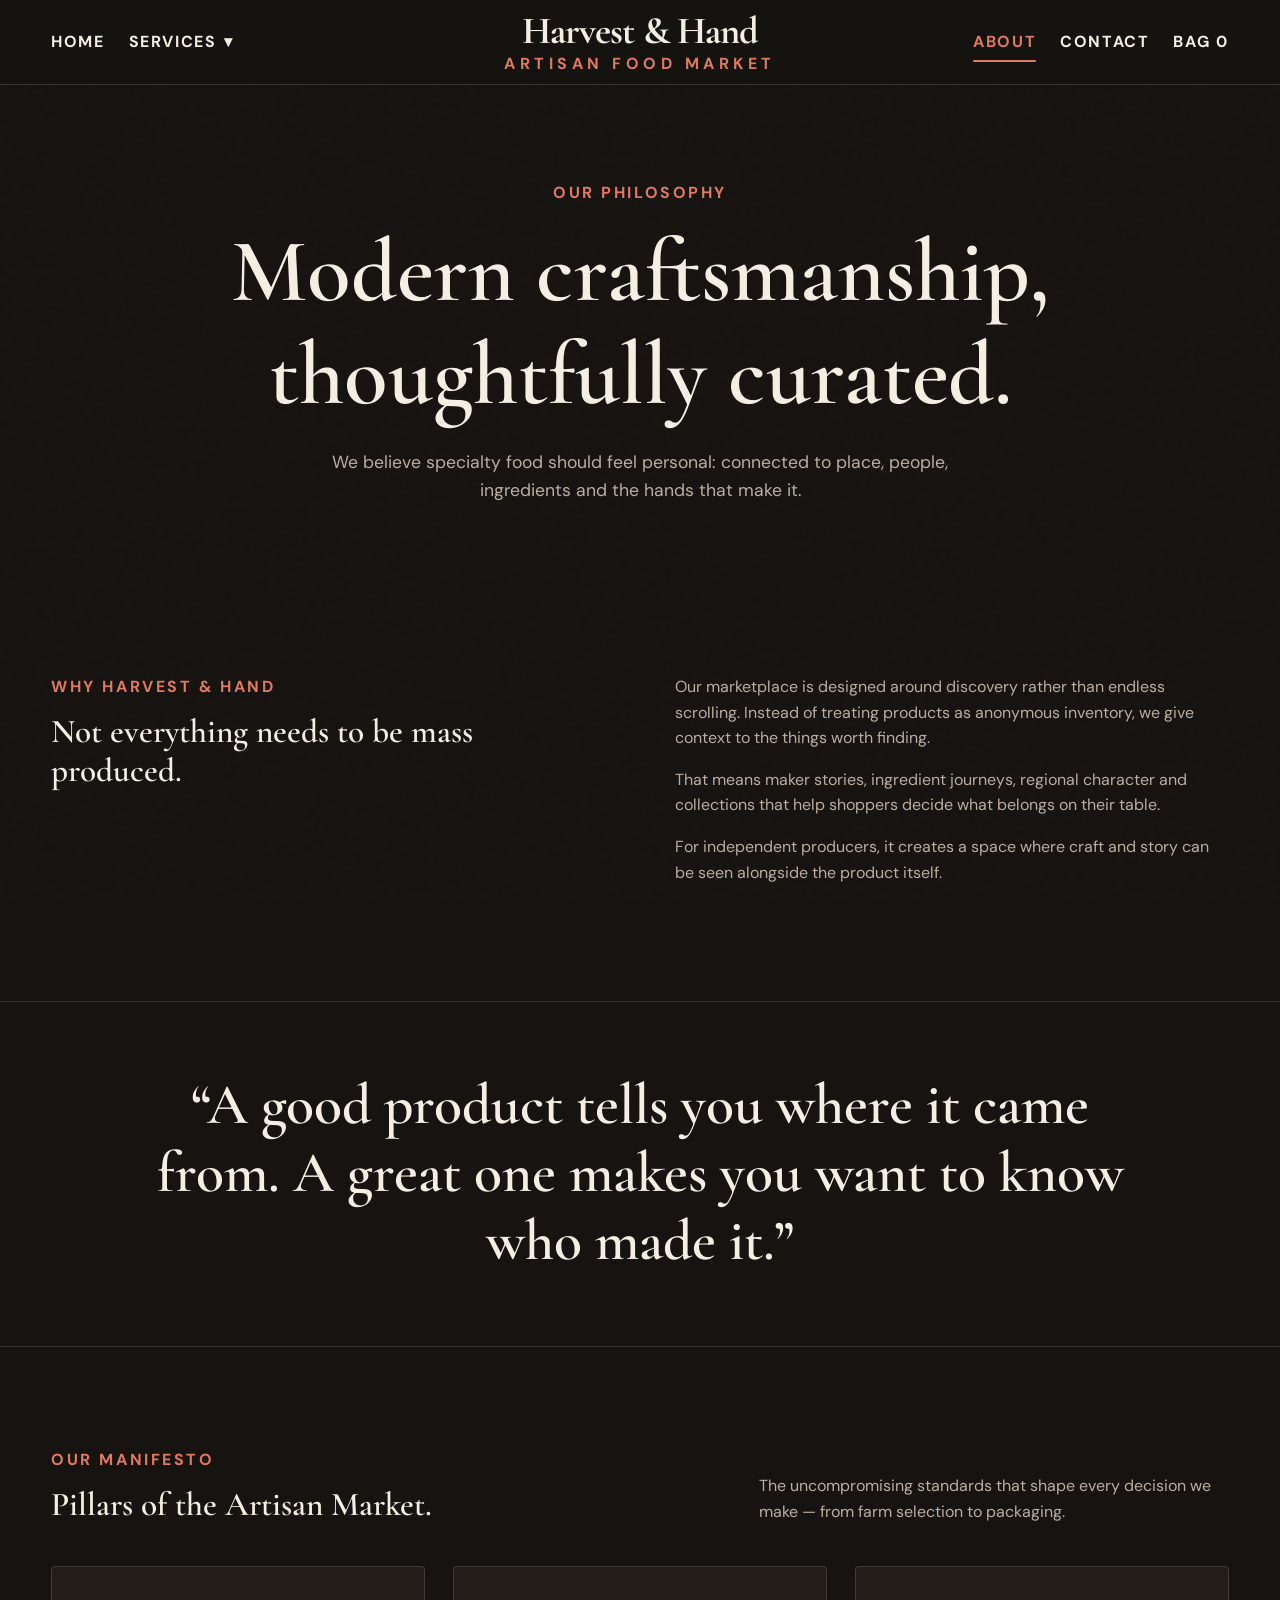
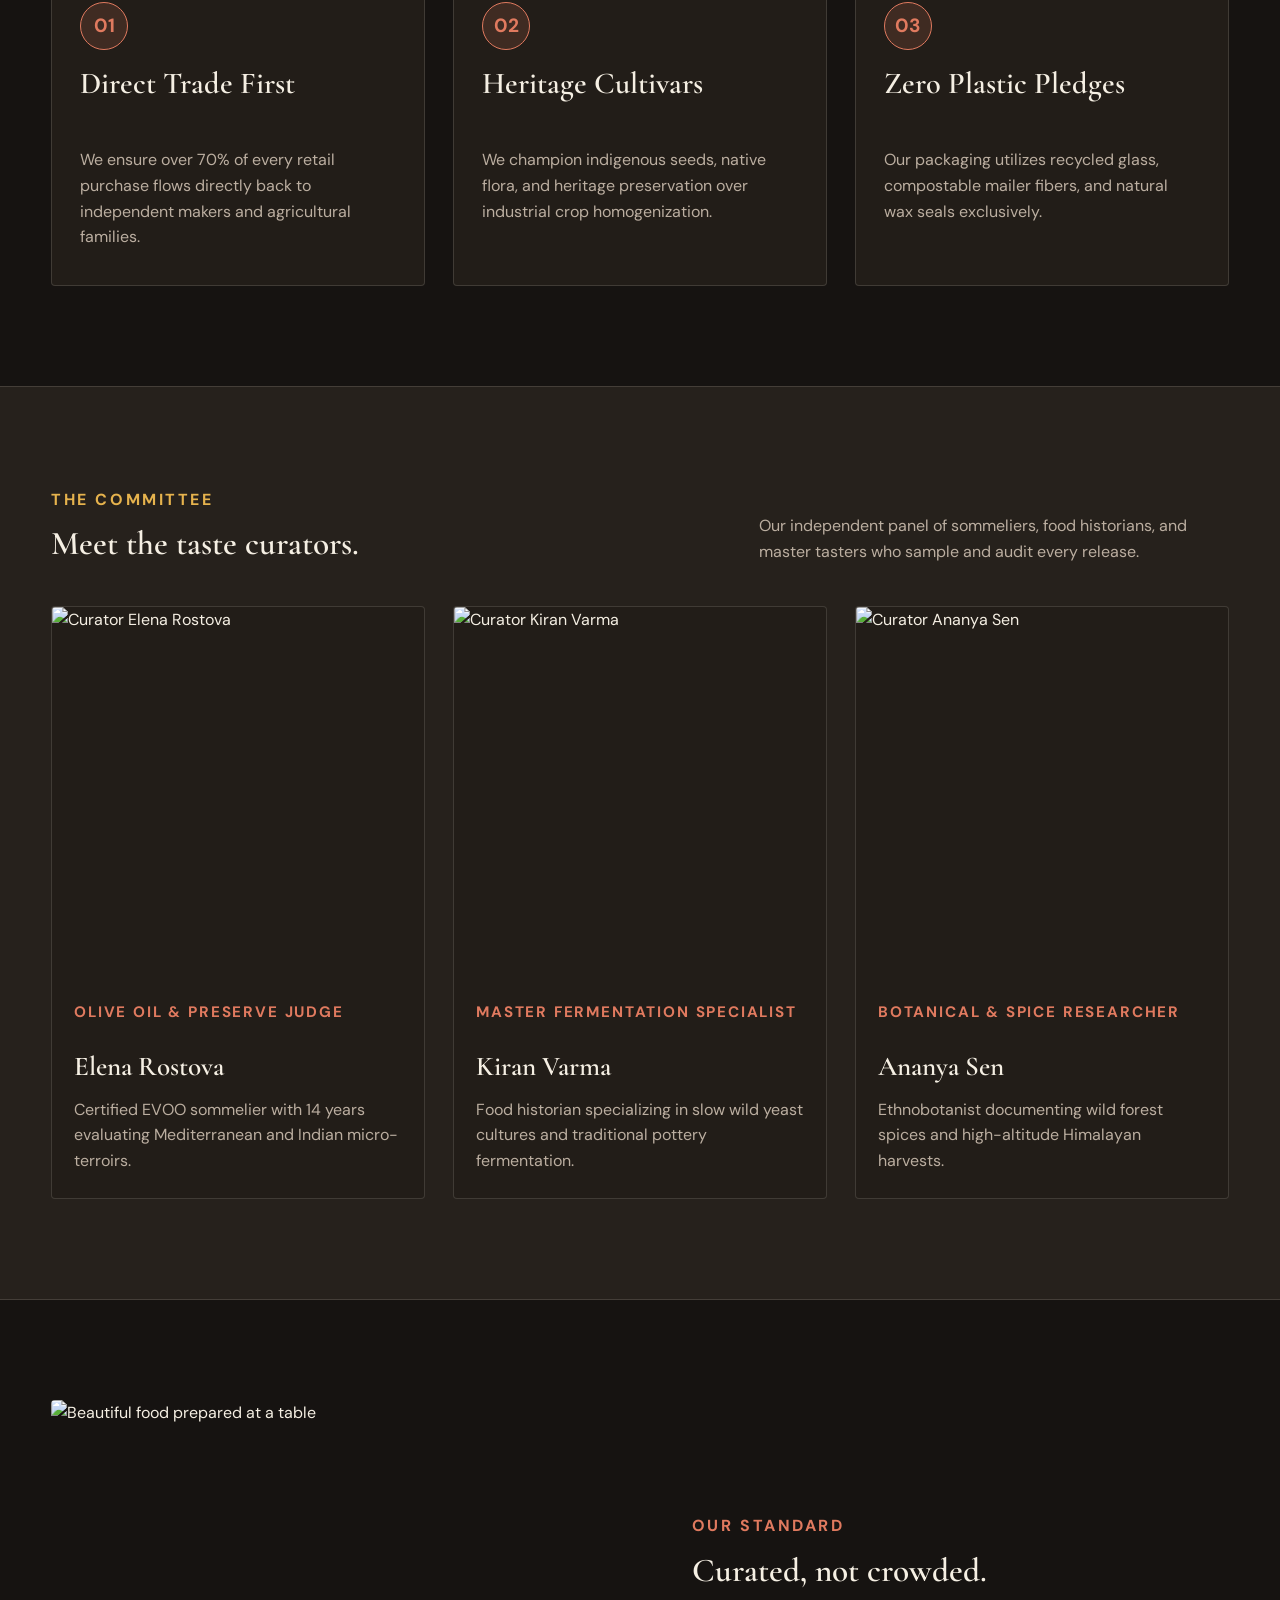
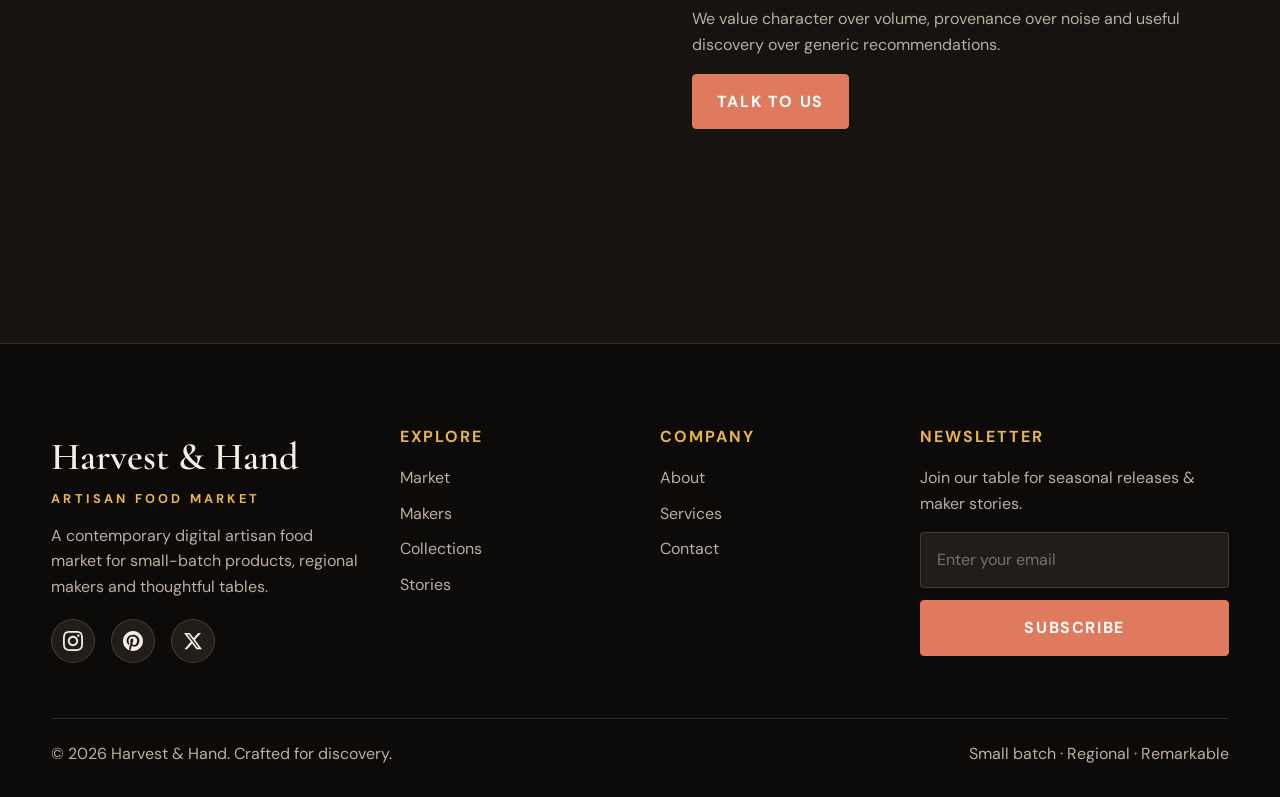
==== commit 7c06079d: "infix" ====
--- a/about.html
+++ b/about.html
@@ -1,167 +1,228 @@
 <!doctype html>
 <html lang="en">
+
 <head>
-<meta charset="utf-8">
-<meta name="viewport" content="width=device-width, initial-scale=1">
-<meta name="description" content="Harvest & Hand — an artisan specialty food marketplace.">
-<title>About | Harvest & Hand</title>
-<link rel="stylesheet" href="css/style.css">
+  <meta charset="utf-8">
+  <meta name="viewport" content="width=device-width, initial-scale=1">
+  <meta name="description" content="Harvest & Hand — an artisan specialty food marketplace.">
+  <title>About | Harvest & Hand</title>
+  <link rel="icon" type="image/svg+xml" href="images/favicon.svg">
+  <link rel="icon" type="image/png" sizes="32x32" href="images/favicon-32x32.png">
+  <link rel="icon" type="image/png" sizes="16x16" href="images/favicon-16x16.png">
+  <link rel="apple-touch-icon" sizes="180x180" href="images/apple-touch-icon.png">
+  <link rel="shortcut icon" href="favicon.ico">
+  <link rel="stylesheet" href="css/style.css">
 </head>
+
 <body>
 
-<header class="site-header">
-  <div class="container nav">
-    <div class="nav-left">
-      <a href="index.html">Home</a>
-      <div class="dropdown">
-        <a href="services.html" class="dropdown-toggle">Services <span class="chevron">▾</span></a>
-        <div class="dropdown-panel">
-          <a href="services.html">All Services</a>
-          <a href="market.html">Market & Discovery</a>
-          <a href="makers.html">Makers Directory</a>
-          <a href="collections.html">Curated Collections</a>
-          <a href="stories.html">Food Stories</a>
-        </div>
-      </div>
-      <div class="mobile-only">
+  <header class="site-header">
+    <div class="container nav">
+      <div class="nav-left">
+        <a href="index.html">Home</a>
+        <div class="dropdown">
+          <a href="services.html" class="dropdown-toggle">Services <span class="chevron">▾</span></a>
+          <div class="dropdown-panel">
+            <a href="services.html">All Services</a>
+            <a href="market.html">Market & Discovery</a>
+            <a href="makers.html">Makers Directory</a>
+            <a href="collections.html">Curated Collections</a>
+            <a href="stories.html">Food Stories</a>
+          </div>
+        </div>
+        <div class="mobile-only">
+          <a href="about.html" class="active">About</a>
+          <a href="contact.html">Contact</a>
+          <a class="bag-link" href="market.html">Bag <span class="bag-count">0</span></a>
+        </div>
+      </div>
+      <a class="brand" href="index.html">Harvest & Hand<small>Artisan Food Market</small></a>
+      <div class="nav-right">
         <a href="about.html" class="active">About</a>
         <a href="contact.html">Contact</a>
+        <a class="bag-link" href="market.html">Bag <span id="bag-count">0</span></a>
+        <button class="menu-toggle" aria-label="Open menu">☰</button>
       </div>
     </div>
-    <a class="brand" href="index.html">Harvest & Hand<small>Artisan Food Market</small></a>
-    <div class="nav-right">
-      <a href="about.html" class="active">About</a>
-      <a href="contact.html">Contact</a>
-      <a class="bag-link" href="market.html">Bag <span id="bag-count">0</span></a>
-      <button class="menu-toggle" aria-label="Open menu">☰</button>
+  </header>
+
+  <main>
+    <section class="page-hero">
+      <div class="container">
+        <div class="eyebrow">Our philosophy</div>
+        <h1>Modern craftsmanship, thoughtfully curated.</h1>
+        <p>We believe specialty food should feel personal: connected to place, people, ingredients and the hands that
+          make it.</p>
+      </div>
+    </section>
+    <section class="section">
+      <div class="container about-grid">
+        <div>
+          <div class="eyebrow">Why Harvest & Hand</div>
+          <h2>Not everything needs to be mass produced.</h2>
+        </div>
+        <div>
+          <p>Our marketplace is designed around discovery rather than endless scrolling. Instead of treating products as
+            anonymous inventory, we give context to the things worth finding.</p>
+          <p>That means maker stories, ingredient journeys, regional character and collections that help shoppers decide
+            what belongs on their table.</p>
+          <p>For independent producers, it creates a space where craft and story can be seen alongside the product
+            itself.</p>
+        </div>
+      </div>
+    </section>
+    <section class="quote">
+      <div class="container">
+        <p>“A good product tells you where it came from. A great one makes you want to know who made it.”</p>
+      </div>
+    </section>
+
+    <section class="section">
+      <div class="container">
+        <div class="section-head">
+          <div>
+            <div class="eyebrow">Our Manifesto</div>
+            <h2>Pillars of the Artisan Market.</h2>
+          </div>
+          <p>The uncompromising standards that shape every decision we make — from farm selection to packaging.</p>
+        </div>
+        <div class="manifesto-grid">
+          <div class="manifesto-card">
+            <div class="icon-tag">01</div>
+            <h3>Direct Trade First</h3>
+            <p>We ensure over 70% of every retail purchase flows directly back to independent makers and agricultural
+              families.</p>
+          </div>
+          <div class="manifesto-card">
+            <div class="icon-tag">02</div>
+            <h3>Heritage Cultivars</h3>
+            <p>We champion indigenous seeds, native flora, and heritage preservation over industrial crop
+              homogenization.</p>
+          </div>
+          <div class="manifesto-card">
+            <div class="icon-tag">03</div>
+            <h3>Zero Plastic Pledges</h3>
+            <p>Our packaging utilizes recycled glass, compostable mailer fibers, and natural wax seals exclusively.</p>
+          </div>
+        </div>
+      </div>
+    </section>
+
+    <section class="section dark-section">
+      <div class="container">
+        <div class="section-head">
+          <div>
+            <div class="eyebrow">The Committee</div>
+            <h2>Meet the taste curators.</h2>
+          </div>
+          <p>Our independent panel of sommeliers, food historians, and master tasters who sample and audit every
+            release.</p>
+        </div>
+        <div class="curators-grid">
+          <div class="curator-card">
+            <img src="https://images.unsplash.com/photo-1573496359142-b8d87734a5a2?auto=format&fit=crop&w=800&q=85"
+              alt="Curator Elena Rostova">
+            <div class="curator-info">
+              <span class="curator-role">Olive Oil & Preserve Judge</span>
+              <h3>Elena Rostova</h3>
+              <p>Certified EVOO sommelier with 14 years evaluating Mediterranean and Indian micro-terroirs.</p>
+            </div>
+          </div>
+          <div class="curator-card">
+            <img src="https://images.unsplash.com/photo-1560250097-0b93528c311a?auto=format&fit=crop&w=800&q=85"
+              alt="Curator Kiran Varma">
+            <div class="curator-info">
+              <span class="curator-role">Master Fermentation Specialist</span>
+              <h3>Kiran Varma</h3>
+              <p>Food historian specializing in slow wild yeast cultures and traditional pottery fermentation.</p>
+            </div>
+          </div>
+          <div class="curator-card">
+            <img src="https://images.unsplash.com/photo-1580489944761-15a19d654956?auto=format&fit=crop&w=800&q=85"
+              alt="Curator Ananya Sen">
+            <div class="curator-info">
+              <span class="curator-role">Botanical & Spice Researcher</span>
+              <h3>Ananya Sen</h3>
+              <p>Ethnobotanist documenting wild forest spices and high-altitude Himalayan harvests.</p>
+            </div>
+          </div>
+        </div>
+      </div>
+    </section>
+
+    <section class="section">
+      <div class="container makers"><img
+          src="https://images.unsplash.com/photo-1529692236671-f1f6cf9683ba?auto=format&fit=crop&w=1200&q=85"
+          alt="Beautiful food prepared at a table">
+        <div class="story-copy">
+          <div class="eyebrow">Our standard</div>
+          <h2>Curated, not crowded.</h2>
+          <p>We value character over volume, provenance over noise and useful discovery over generic recommendations.
+          </p><a class="btn" href="contact.html">Talk to Us</a>
+        </div>
+      </div>
+    </section>
+  </main>
+
+  <footer class="footer">
+    <div class="container">
+      <div class="footer-grid">
+        <div>
+          <a href="index.html" class="footer-brand-link"><h3>Harvest & Hand</h3></a>
+          <small class="footer-sub">Artisan Food Market</small>
+          <p>A contemporary digital artisan food market for small-batch products, regional makers and thoughtful tables.
+          </p>
+          <div class="social-links">
+            <a href="#" aria-label="Instagram" class="social-icon">
+              <svg width="20" height="20" fill="currentColor" viewBox="0 0 24 24">
+                <path
+                  d="M12 2.163c3.204 0 3.584.012 4.85.07 3.252.148 4.771 1.691 4.919 4.919.058 1.265.069 1.645.069 4.849 0 3.205-.012 3.584-.069 4.849-.149 3.225-1.664 4.771-4.919 4.919-1.266.058-1.644.07-4.85.07-3.204 0-3.584-.012-4.849-.07-3.26-.149-4.771-1.699-4.919-4.92-.058-1.265-.07-1.644-.07-4.849 0-3.204.013-3.583.07-4.849.149-3.227 1.664-4.771 4.919-4.919 1.266-.057 1.645-.069 4.849-.069zm0-2.163c-3.259 0-3.667.014-4.947.072-4.358.2-6.78 2.618-6.98 6.98-.059 1.281-.073 1.689-.073 4.948 0 3.259.014 3.668.072 4.948.2 4.358 2.618 6.78 6.98 6.98 1.281.058 1.689.072 4.948.072 3.259 0 3.668-.014 4.948-.072 4.354-.2 6.782-2.618 6.979-6.98.059-1.28.073-1.689.073-4.948 0-3.259-.014-3.667-.072-4.947-.196-4.354-2.617-6.78-6.979-6.98-1.281-.059-1.69-.073-4.949-.073zm0 5.838c-3.403 0-6.162 2.759-6.162 6.162s2.759 6.163 6.162 6.163 6.162-2.759 6.162-6.163c0-3.403-2.759-6.162-6.162-6.162zm0 10.162c-2.209 0-4-1.79-4-4 0-2.209 1.791-4 4-4s4 1.791 4 4c0 2.21-1.791 4-4 4zm6.406-11.845c-.796 0-1.441.645-1.441 1.44s.645 1.44 1.441 1.44c.795 0 1.439-.645 1.439-1.44s-.644-1.44-1.439-1.44z" />
+              </svg>
+            </a>
+            <a href="#" aria-label="Pinterest" class="social-icon">
+              <svg width="20" height="20" fill="currentColor" viewBox="0 0 24 24">
+                <path
+                  d="M12 0c-6.627 0-12 5.372-12 12 0 5.084 3.163 9.426 7.627 11.174-.105-.949-.2-2.405.042-3.441.218-.937 1.407-5.965 1.407-5.965s-.359-.719-.359-1.782c0-1.668.967-2.914 2.171-2.914 1.023 0 1.518.769 1.518 1.69 0 1.029-.655 2.568-.994 3.995-.283 1.194.599 2.169 1.777 2.169 2.133 0 3.772-2.249 3.772-5.495 0-2.873-2.064-4.882-5.012-4.882-3.414 0-5.418 2.561-5.418 5.207 0 1.031.397 2.138.893 2.738.098.119.112.224.083.345l-.333 1.36c-.053.22-.174.267-.402.161-1.499-.698-2.436-2.889-2.436-4.649 0-3.785 2.75-7.262 7.929-7.262 4.163 0 7.398 2.967 7.398 6.931 0 4.136-2.607 7.464-6.227 7.464-1.216 0-2.359-.631-2.75-1.378l-.748 2.853c-.271 1.043-1.002 2.35-1.492 3.146 1.124.347 2.317.535 3.554.535 6.627 0 12-5.373 12-12 0-6.628-5.373-12-12-12z" />
+              </svg>
+            </a>
+            <a href="#" aria-label="X / Twitter" class="social-icon">
+              <svg width="20" height="20" fill="currentColor" viewBox="0 0 24 24">
+                <path
+                  d="M18.244 2.25h3.308l-7.227 8.26 8.502 11.24H16.17l-5.214-6.817L4.99 21.75H1.68l7.73-8.835L1.254 2.25H8.08l4.713 6.231zm-1.161 17.52h1.833L7.084 4.126H5.117z" />
+              </svg>
+            </a>
+          </div>
+        </div>
+        <div>
+          <h4>Explore</h4>
+          <a href="market.html">Market</a>
+          <a href="makers.html">Makers</a>
+          <a href="collections.html">Collections</a>
+          <a href="stories.html">Stories</a>
+        </div>
+        <div>
+          <h4>Company</h4>
+          <a href="about.html">About</a>
+          <a href="services.html">Services</a>
+          <a href="contact.html">Contact</a>
+        </div>
+        <div>
+          <h4>Newsletter</h4>
+          <p>Join our table for seasonal releases & maker stories.</p>
+          <form class="footer-newsletter" data-demo>
+            <input type="email" required placeholder="Enter your email">
+            <button type="submit" class="btn">Subscribe</button>
+          </form>
+        </div>
+      </div>
+      <div class="copyright">
+        <span>© 2026 Harvest & Hand. Crafted for discovery.</span>
+        <span>Small batch · Regional · Remarkable</span>
+      </div>
     </div>
-  </div>
-</header>
-
-<main>
-<section class="page-hero"><div class="container"><div class="eyebrow">Our philosophy</div><h1>Modern craftsmanship, thoughtfully curated.</h1><p>We believe specialty food should feel personal: connected to place, people, ingredients and the hands that make it.</p></div></section>
-<section class="section"><div class="container about-grid">
-<div><div class="eyebrow">Why Harvest & Hand</div><h2>Not everything needs to be mass produced.</h2></div>
-<div><p>Our marketplace is designed around discovery rather than endless scrolling. Instead of treating products as anonymous inventory, we give context to the things worth finding.</p><p>That means maker stories, ingredient journeys, regional character and collections that help shoppers decide what belongs on their table.</p><p>For independent producers, it creates a space where craft and story can be seen alongside the product itself.</p></div>
-</div></section>
-<section class="quote"><div class="container"><p>“A good product tells you where it came from. A great one makes you want to know who made it.”</p></div></section>
-
-<section class="section">
-  <div class="container">
-    <div class="section-head">
-      <div>
-        <div class="eyebrow">Our Manifesto</div>
-        <h2>Pillars of the Artisan Market.</h2>
-      </div>
-      <p>The uncompromising standards that shape every decision we make — from farm selection to packaging.</p>
-    </div>
-    <div class="manifesto-grid">
-      <div class="manifesto-card">
-        <div class="icon-tag">01</div>
-        <h3>Direct Trade First</h3>
-        <p>We ensure over 70% of every retail purchase flows directly back to independent makers and agricultural families.</p>
-      </div>
-      <div class="manifesto-card">
-        <div class="icon-tag">02</div>
-        <h3>Heritage Cultivars</h3>
-        <p>We champion indigenous seeds, native flora, and heritage preservation over industrial crop homogenization.</p>
-      </div>
-      <div class="manifesto-card">
-        <div class="icon-tag">03</div>
-        <h3>Zero Plastic Pledges</h3>
-        <p>Our packaging utilizes recycled glass, compostable mailer fibers, and natural wax seals exclusively.</p>
-      </div>
-    </div>
-  </div>
-</section>
-
-<section class="section dark-section">
-  <div class="container">
-    <div class="section-head">
-      <div>
-        <div class="eyebrow">The Committee</div>
-        <h2>Meet the taste curators.</h2>
-      </div>
-      <p>Our independent panel of sommeliers, food historians, and master tasters who sample and audit every release.</p>
-    </div>
-    <div class="curators-grid">
-      <div class="curator-card">
-        <img src="https://images.unsplash.com/photo-1573496359142-b8d87734a5a2?auto=format&fit=crop&w=800&q=85" alt="Curator Elena Rostova">
-        <div class="curator-info">
-          <span class="curator-role">Olive Oil & Preserve Judge</span>
-          <h3>Elena Rostova</h3>
-          <p>Certified EVOO sommelier with 14 years evaluating Mediterranean and Indian micro-terroirs.</p>
-        </div>
-      </div>
-      <div class="curator-card">
-        <img src="https://images.unsplash.com/photo-1560250097-0b93528c311a?auto=format&fit=crop&w=800&q=85" alt="Curator Kiran Varma">
-        <div class="curator-info">
-          <span class="curator-role">Master Fermentation Specialist</span>
-          <h3>Kiran Varma</h3>
-          <p>Food historian specializing in slow wild yeast cultures and traditional pottery fermentation.</p>
-        </div>
-      </div>
-      <div class="curator-card">
-        <img src="https://images.unsplash.com/photo-1580489944761-15a19d654956?auto=format&fit=crop&w=800&q=85" alt="Curator Ananya Sen">
-        <div class="curator-info">
-          <span class="curator-role">Botanical & Spice Researcher</span>
-          <h3>Ananya Sen</h3>
-          <p>Ethnobotanist documenting wild forest spices and high-altitude Himalayan harvests.</p>
-        </div>
-      </div>
-    </div>
-  </div>
-</section>
-
-<section class="section"><div class="container makers"><img src="https://images.unsplash.com/photo-1529692236671-f1f6cf9683ba?auto=format&fit=crop&w=1200&q=85" alt="Beautiful food prepared at a table"><div class="story-copy"><div class="eyebrow">Our standard</div><h2>Curated, not crowded.</h2><p>We value character over volume, provenance over noise and useful discovery over generic recommendations.</p><a class="btn" href="contact.html">Talk to Us</a></div></div></section>
-</main>
-
-<footer class="footer">
-  <div class="container">
-    <div class="footer-grid">
-      <div>
-        <h3>Harvest & Hand</h3>
-        <small class="footer-sub">Artisan Food Market</small>
-        <p>A contemporary digital artisan food market for small-batch products, regional makers and thoughtful tables.</p>
-        <div class="social-links">
-          <a href="#" aria-label="Instagram" class="social-icon">
-            <svg width="20" height="20" fill="currentColor" viewBox="0 0 24 24"><path d="M12 2.163c3.204 0 3.584.012 4.85.07 3.252.148 4.771 1.691 4.919 4.919.058 1.265.069 1.645.069 4.849 0 3.205-.012 3.584-.069 4.849-.149 3.225-1.664 4.771-4.919 4.919-1.266.058-1.644.07-4.85.07-3.204 0-3.584-.012-4.849-.07-3.26-.149-4.771-1.699-4.919-4.92-.058-1.265-.07-1.644-.07-4.849 0-3.204.013-3.583.07-4.849.149-3.227 1.664-4.771 4.919-4.919 1.266-.057 1.645-.069 4.849-.069zm0-2.163c-3.259 0-3.667.014-4.947.072-4.358.2-6.78 2.618-6.98 6.98-.059 1.281-.073 1.689-.073 4.948 0 3.259.014 3.668.072 4.948.2 4.358 2.618 6.78 6.98 6.98 1.281.058 1.689.072 4.948.072 3.259 0 3.668-.014 4.948-.072 4.354-.2 6.782-2.618 6.979-6.98.059-1.28.073-1.689.073-4.948 0-3.259-.014-3.667-.072-4.947-.196-4.354-2.617-6.78-6.979-6.98-1.281-.059-1.69-.073-4.949-.073zm0 5.838c-3.403 0-6.162 2.759-6.162 6.162s2.759 6.163 6.162 6.163 6.162-2.759 6.162-6.163c0-3.403-2.759-6.162-6.162-6.162zm0 10.162c-2.209 0-4-1.79-4-4 0-2.209 1.791-4 4-4s4 1.791 4 4c0 2.21-1.791 4-4 4zm6.406-11.845c-.796 0-1.441.645-1.441 1.44s.645 1.44 1.441 1.44c.795 0 1.439-.645 1.439-1.44s-.644-1.44-1.439-1.44z"/></svg>
-          </a>
-          <a href="#" aria-label="Pinterest" class="social-icon">
-            <svg width="20" height="20" fill="currentColor" viewBox="0 0 24 24"><path d="M12 0c-6.627 0-12 5.372-12 12 0 5.084 3.163 9.426 7.627 11.174-.105-.949-.2-2.405.042-3.441.218-.937 1.407-5.965 1.407-5.965s-.359-.719-.359-1.782c0-1.668.967-2.914 2.171-2.914 1.023 0 1.518.769 1.518 1.69 0 1.029-.655 2.568-.994 3.995-.283 1.194.599 2.169 1.777 2.169 2.133 0 3.772-2.249 3.772-5.495 0-2.873-2.064-4.882-5.012-4.882-3.414 0-5.418 2.561-5.418 5.207 0 1.031.397 2.138.893 2.738.098.119.112.224.083.345l-.333 1.36c-.053.22-.174.267-.402.161-1.499-.698-2.436-2.889-2.436-4.649 0-3.785 2.75-7.262 7.929-7.262 4.163 0 7.398 2.967 7.398 6.931 0 4.136-2.607 7.464-6.227 7.464-1.216 0-2.359-.631-2.75-1.378l-.748 2.853c-.271 1.043-1.002 2.35-1.492 3.146 1.124.347 2.317.535 3.554.535 6.627 0 12-5.373 12-12 0-6.628-5.373-12-12-12z"/></svg>
-          </a>
-          <a href="#" aria-label="X / Twitter" class="social-icon">
-            <svg width="20" height="20" fill="currentColor" viewBox="0 0 24 24"><path d="M18.244 2.25h3.308l-7.227 8.26 8.502 11.24H16.17l-5.214-6.817L4.99 21.75H1.68l7.73-8.835L1.254 2.25H8.08l4.713 6.231zm-1.161 17.52h1.833L7.084 4.126H5.117z"/></svg>
-          </a>
-        </div>
-      </div>
-      <div>
-        <h4>Explore</h4>
-        <a href="market.html">Market</a>
-        <a href="makers.html">Makers</a>
-        <a href="collections.html">Collections</a>
-        <a href="stories.html">Stories</a>
-      </div>
-      <div>
-        <h4>Company</h4>
-        <a href="about.html">About</a>
-        <a href="services.html">Services</a>
-        <a href="contact.html">Contact</a>
-      </div>
-      <div>
-        <h4>Newsletter</h4>
-        <p>Join our table for seasonal releases & maker stories.</p>
-        <form class="footer-newsletter" data-demo>
-          <input type="email" required placeholder="Enter your email">
-          <button type="submit" class="btn">Subscribe</button>
-        </form>
-      </div>
-    </div>
-    <div class="copyright">
-      <span>© 2026 Harvest & Hand. Crafted for discovery.</span>
-      <span>Small batch · Regional · Remarkable</span>
-    </div>
-  </div>
-</footer>
-<div class="flash"></div>
-<script src="js/main.js"></script></body></html>+  </footer>
+  <div class="flash"></div>
+  <script src="js/main.js"></script>
+</body>
+
+</html>
--- a/css/style.css
+++ b/css/style.css
@@ -75,10 +75,23 @@
   font-size: 1rem;
   font-weight: 700;
   color: var(--terracotta);
+  margin-bottom: 12px;
+  display: block;
 }
 
 .serif {
   font-family: var(--serif)
+}
+
+h2 {
+  font-family: var(--serif);
+  font-weight: 600;
+  font-size: clamp(1.8rem, 2.6vw, 2.4rem);
+  line-height: 1.2;
+  color: var(--text-main);
+  margin-top: 6px;
+  margin-bottom: 12px;
+  max-height: 80px;
 }
 
 .section {
@@ -94,9 +107,10 @@
 }
 
 .section-head h2 {
-  margin: 8px 0 0;
-  font: 600 clamp(2.5rem, 5vw, 4.7rem)/.95 var(--serif);
-  color: var(--text-main)
+  margin: 6px 0 0;
+  font: 600 clamp(1.8rem, 2.6vw, 2.4rem)/1.2 var(--serif);
+  color: var(--text-main);
+  max-height: 80px;
 }
 
 .section-head p {
@@ -384,8 +398,8 @@
 }
 
 .hero h1 {
-  font: 600 clamp(4rem, 9vw, 8.5rem)/.78 var(--serif);
-  letter-spacing: -.055em;
+  font: 600 clamp(3.2rem, 8vw, 8.5rem)/1.15 var(--serif);
+  letter-spacing: -.035em;
   margin: 18px 0 25px;
   color: var(--text-main)
 }
@@ -458,8 +472,16 @@
   gap: 28px
 }
 
+.product-grid.makers-product-grid {
+  grid-template-columns: repeat(3, 1fr);
+  justify-content: center;
+}
+
 .product {
-  position: relative
+  position: relative;
+  display: flex;
+  flex-direction: column;
+  height: 100%;
 }
 
 .product-image {
@@ -485,31 +507,41 @@
   border-top: 0;
   position: relative;
   background: var(--dark-card);
-  border-radius: 0 0 4px 4px
+  border-radius: 0 0 4px 4px;
+  display: flex;
+  flex-direction: column;
+  flex: 1;
 }
 
 .product-label .tag {
-  font-size: 1rem;
+  font-size: 0.95rem;
   color: var(--terracotta);
   text-transform: uppercase;
   letter-spacing: .12em;
-  font-weight: 700
+  font-weight: 700;
+  margin-bottom: 6px;
+  display: block;
 }
 
 .product-label h3 {
-  font: 600 1.65rem/1 var(--serif);
-  margin: 8px 0;
-  color: var(--text-main)
+  font: 600 1.65rem/1.2 var(--serif);
+  margin: 0 0 8px;
+  color: var(--text-main);
+  min-height: 2.4em;
+  display: flex;
+  align-items: flex-start;
 }
 
 .product-label p {
-  margin: 0;
-  color: var(--muted);
-  font-size: 1rem
+  margin: 0 0 8px;
+  color: var(--muted);
+  font-size: 1rem;
+  min-height: 2.4em;
 }
 
 .price {
-  margin-top: 10px;
+  margin-top: auto;
+  padding-top: 6px;
   font-weight: 700;
   font-size: 1.1rem;
   color: var(--saffron)
@@ -530,9 +562,10 @@
 }
 
 .story-copy h2 {
-  font: 600 clamp(2.8rem, 5vw, 5.2rem)/.9 var(--serif);
-  margin: 10px 0 22px;
-  color: var(--text-main)
+  font: 600 clamp(1.8rem, 2.6vw, 2.4rem)/1.2 var(--serif);
+  margin: 6px 0 16px;
+  color: var(--text-main);
+  max-height: 80px;
 }
 
 .story-copy p {
@@ -589,8 +622,8 @@
 }
 
 .collection h3 {
-  font: 600 2.6rem/1 var(--serif);
-  margin: 5px 0
+  font: 600 2.6rem/1.2 var(--serif);
+  margin: 8px 0
 }
 
 .ingredient {
@@ -666,10 +699,11 @@
   border-radius: 4px;
   cursor: pointer;
   transition: all 0.25s ease;
-  box-shadow: 0 6px 20px rgba(0,0,0,0.4);
-}
-
-.ingredient-node:hover, .ingredient-node.active {
+  box-shadow: 0 6px 20px rgba(0, 0, 0, 0.4);
+}
+
+.ingredient-node:hover,
+.ingredient-node.active {
   background: var(--terracotta);
   color: #ffffff;
   border-color: var(--terracotta);
@@ -703,9 +737,10 @@
 }
 
 .cta h2 {
-  font: 600 clamp(3rem, 7vw, 6rem)/.86 var(--serif);
-  margin: 15px auto 28px;
-  max-width: 850px
+  font: 600 clamp(1.8rem, 2.6vw, 2.4rem)/1.2 var(--serif);
+  margin: 10px auto 20px;
+  max-width: 850px;
+  max-height: 80px;
 }
 
 .page-hero {
@@ -714,8 +749,8 @@
 }
 
 .page-hero h1 {
-  font: 600 clamp(4rem, 9vw, 7rem)/.8 var(--serif);
-  margin: 12px 0 22px
+  font: 600 clamp(3rem, 7vw, 6.5rem)/1.15 var(--serif);
+  margin: 14px 0 22px
 }
 
 .page-hero p {
@@ -735,25 +770,47 @@
   border: 1px solid var(--line);
   background: var(--dark-card);
   padding: 32px 24px;
-  border-radius: 4px
+  border-radius: 4px;
+  display: flex;
+  flex-direction: column;
+  height: 100%;
+  box-sizing: border-box;
 }
 
 .service-number {
   font-size: 1rem;
   color: var(--terracotta);
   letter-spacing: .15em;
-  font-weight: 700
+  font-weight: 700;
+  margin-bottom: 6px;
+  display: block;
 }
 
 .service h3 {
-  font: 600 2rem/1 var(--serif);
-  margin: 14px 0 10px;
-  color: var(--text-main)
+  font: 600 1.8rem/1.25 var(--serif);
+  margin: 0 0 10px;
+  color: var(--text-main);
+  min-height: 2.5em;
+  display: flex;
+  align-items: flex-start;
 }
 
 .service p {
   color: var(--muted);
-  font-size: 1rem
+  font-size: 0.98rem;
+  line-height: 1.55;
+  margin: 0 0 20px;
+  min-height: 4.8em;
+}
+
+.service .btn {
+  margin-top: auto;
+  width: 100%;
+  display: flex;
+  align-items: center;
+  justify-content: center;
+  text-align: center;
+  box-sizing: border-box;
 }
 
 .process {
@@ -795,13 +852,17 @@
 }
 
 .about-grid h2 {
-  font: 600 3.8rem/.9 var(--serif);
-  margin: 0
+  font: 600 clamp(1.8rem, 2.6vw, 2.4rem)/1.2 var(--serif);
+  margin: 6px 0 16px;
+  max-height: 80px;
 }
 
 .about-grid p {
   color: var(--muted);
-  font-size: 1rem
+  font-size: 1rem;
+  margin-top: 0;
+  margin-bottom: 16px;
+  line-height: 1.6;
 }
 
 .quote {
@@ -812,7 +873,7 @@
 }
 
 .quote p {
-  font: 600 clamp(2.4rem, 5vw, 5rem)/.95 var(--serif);
+  font: 600 clamp(2rem, 4.5vw, 4.8rem)/1.18 var(--serif);
   max-width: 1000px;
   margin: auto
 }
@@ -874,17 +935,41 @@
   padding-right: 25px
 }
 
+.filter-group {
+  margin-bottom: 28px;
+}
+
+.filter-group:last-child {
+  margin-bottom: 0;
+}
+
 .filters h3 {
   font: 600 1.8rem var(--serif);
-  color: var(--text-main)
+  color: var(--text-main);
+  margin: 0 0 12px;
+}
+
+.filter-options {
+  display: flex;
+  flex-direction: column;
+  gap: 4px;
 }
 
 .filters label {
   display: block;
-  padding: 8px 0;
-  font-size: 1rem;
-  color: var(--muted);
-  cursor: pointer
+  padding: 8px 12px;
+  font-size: 1rem;
+  color: var(--muted);
+  cursor: pointer;
+  border-radius: 4px;
+  transition: all 0.2s ease;
+  margin: 0;
+}
+
+.filters label:hover,
+.filters label.active {
+  color: var(--terracotta);
+  background: rgba(224, 122, 95, 0.08);
 }
 
 .product-detail {
@@ -908,8 +993,8 @@
 }
 
 .detail-copy h1 {
-  font: 600 clamp(3rem, 6vw, 5.5rem)/.85 var(--serif);
-  margin: 10px 0 20px;
+  font: 600 clamp(2.5rem, 5.5vw, 5.2rem)/1.15 var(--serif);
+  margin: 12px 0 20px;
   color: var(--text-main)
 }
 
@@ -954,10 +1039,22 @@
   gap: 40px
 }
 
+a.footer-brand-link {
+  text-decoration: none;
+  display: inline-block;
+  margin: 0;
+  transition: opacity 0.2s ease;
+}
+
 .footer h3 {
   font: 600 2.4rem var(--serif);
   margin: 0 0 4px;
-  color: var(--text-main)
+  color: var(--text-main);
+  transition: color 0.2s ease;
+}
+
+a.footer-brand-link:hover h3 {
+  color: var(--terracotta);
 }
 
 .footer small.footer-sub {
@@ -1116,7 +1213,7 @@
 }
 
 .metric-number {
-  font: 700 clamp(2.5rem, 4vw, 3.8rem)/1 var(--serif);
+  font: 700 clamp(2.5rem, 4vw, 3.8rem)/1.15 var(--serif);
   color: var(--saffron);
   margin-bottom: 8px;
 }
@@ -1151,6 +1248,9 @@
   border-radius: 4px;
   position: relative;
   transition: transform 0.3s ease, border-color 0.3s ease;
+  display: flex;
+  flex-direction: column;
+  height: 100%;
 }
 
 .pairing-card:hover {
@@ -1169,18 +1269,23 @@
   padding: 6px 14px;
   border-radius: 3px;
   display: inline-block;
-  margin-bottom: 16px;
+  margin-bottom: 12px;
 }
 
 .pairing-card h3 {
-  font: 600 1.8rem/1.1 var(--serif);
-  margin: 0 0 12px;
-  color: var(--text-main);
+  font: 600 1.8rem/1.2 var(--serif);
+  margin: 0 0 8px;
+  color: var(--text-main);
+  min-height: 2.4em;
+  display: flex;
+  align-items: flex-start;
 }
 
 .pairing-card p {
   font-size: 1rem;
   color: var(--muted);
+  margin: 0 0 10px;
+  min-height: 2.6em;
 }
 
 .pairing-items {
@@ -1188,7 +1293,7 @@
   color: var(--saffron);
   border-top: 1px solid var(--line);
   padding-top: 16px;
-  margin-top: 16px;
+  margin-top: auto;
   font-weight: 600;
 }
 
@@ -1209,6 +1314,7 @@
   flex-direction: column;
   justify-content: space-between;
   transition: transform 0.3s ease;
+  height: 100%;
 }
 
 .gift-card:hover {
@@ -1224,14 +1330,19 @@
 }
 
 .gift-card-head h3 {
-  font: 600 2rem/1 var(--serif);
-  margin: 10px 0 8px;
-  color: var(--text-main);
+  font: 600 2rem/1.2 var(--serif);
+  margin: 0 0 8px;
+  color: var(--text-main);
+  min-height: 2.4em;
+  display: flex;
+  align-items: flex-start;
 }
 
 .gift-card-head p {
   font-size: 1rem;
   color: var(--muted);
+  margin: 0;
+  min-height: 2.6em;
 }
 
 .gift-features {
@@ -1257,6 +1368,11 @@
   font-size: 1.1rem;
 }
 
+.gift-card .btn {
+  margin-top: auto;
+  width: 100%;
+}
+
 /* 4. Quality Blueprint (Services) */
 .blueprint-timeline {
   display: grid;
@@ -1270,12 +1386,15 @@
   border: 1px solid var(--line);
   padding: 30px 22px;
   border-radius: 4px;
+  display: flex;
+  flex-direction: column;
+  height: 100%;
 }
 
 .blueprint-step .step-num {
   font: 700 2.4rem/1 var(--serif);
   color: var(--saffron);
-  margin-bottom: 12px;
+  margin-bottom: 10px;
 }
 
 .blueprint-step h4 {
@@ -1285,6 +1404,9 @@
   letter-spacing: 0.08em;
   margin: 0 0 8px;
   color: var(--text-main);
+  min-height: 2.4em;
+  display: flex;
+  align-items: flex-start;
 }
 
 .blueprint-step p {
@@ -1306,6 +1428,9 @@
   border: 1px solid var(--line);
   padding: 35px 28px;
   border-radius: 4px;
+  display: flex;
+  flex-direction: column;
+  height: 100%;
 }
 
 .manifesto-card .icon-tag {
@@ -1318,14 +1443,17 @@
   place-items: center;
   font-weight: bold;
   font-size: 1.2rem;
-  margin-bottom: 20px;
+  margin-bottom: 16px;
   border-radius: 50%;
 }
 
 .manifesto-card h3 {
-  font: 600 1.9rem/1.1 var(--serif);
-  margin: 0 0 12px;
-  color: var(--text-main);
+  font: 600 1.9rem/1.2 var(--serif);
+  margin: 0 0 8px;
+  color: var(--text-main);
+  min-height: 2.4em;
+  display: flex;
+  align-items: flex-start;
 }
 
 .manifesto-card p {
@@ -1347,38 +1475,52 @@
   border: 1px solid var(--line);
   overflow: hidden;
   border-radius: 4px;
+  display: flex;
+  flex-direction: column;
+  height: 100%;
 }
 
 .curator-card img {
   width: 100%;
-  aspect-ratio: 4/3;
+  aspect-ratio: 1/1;
   object-fit: cover;
+  object-position: center 15%;
 }
 
 .curator-info {
   padding: 24px 22px;
+  display: flex;
+  flex-direction: column;
+  flex: 1;
 }
 
 .curator-role {
-  font-size: 1rem;
+  font-size: 0.95rem;
   font-weight: 700;
   text-transform: uppercase;
   letter-spacing: 0.12em;
   color: var(--terracotta);
-  display: block;
-  margin-bottom: 6px;
+  display: flex;
+  align-items: flex-start;
+  margin-bottom: 8px;
+  min-height: 2.6em;
+  line-height: 1.25;
 }
 
 .curator-info h3 {
-  font: 600 1.7rem/1.1 var(--serif);
-  margin: 4px 0 10px;
-  color: var(--text-main);
+  font: 600 1.7rem/1.2 var(--serif);
+  margin: 0 0 8px;
+  color: var(--text-main);
+  min-height: 1.4em;
+  display: flex;
+  align-items: flex-start;
 }
 
 .curator-info p {
   font-size: 1rem;
   color: var(--muted);
   margin: 0;
+  min-height: 3.6em;
 }
 
 /* 7. Seasonal Harvest Radar (Market) */
@@ -1429,6 +1571,9 @@
   padding: 22px;
   background: var(--oat);
   border-radius: 4px;
+  display: flex;
+  flex-direction: column;
+  height: 100%;
 }
 
 .radar-item span {
@@ -1442,9 +1587,12 @@
 }
 
 .radar-item h4 {
-  font: 600 1.5rem/1.1 var(--serif);
-  margin: 4px 0 8px;
-  color: var(--text-main);
+  font: 600 1.5rem/1.2 var(--serif);
+  margin: 0 0 8px;
+  color: var(--text-main);
+  min-height: 2.4em;
+  display: flex;
+  align-items: flex-start;
 }
 
 .radar-item p {
@@ -1467,18 +1615,25 @@
   padding: 32px 24px;
   text-align: center;
   border-radius: 4px;
+  display: flex;
+  flex-direction: column;
+  height: 100%;
 }
 
 .guarantee-card .badge-icon {
   font-size: 2.2rem;
   color: var(--terracotta);
-  margin-bottom: 14px;
+  margin-bottom: 12px;
 }
 
 .guarantee-card h4 {
-  font: 600 1.6rem/1.1 var(--serif);
-  margin: 0 0 10px;
-  color: var(--text-main);
+  font: 600 1.6rem/1.2 var(--serif);
+  margin: 0 0 8px;
+  color: var(--text-main);
+  min-height: 2.4em;
+  display: flex;
+  align-items: center;
+  justify-content: center;
 }
 
 .guarantee-card p {
@@ -1500,6 +1655,9 @@
   border: 1px solid var(--line);
   border-radius: 4px;
   overflow: hidden;
+  display: flex;
+  flex-direction: column;
+  height: 100%;
 }
 
 .terroir-card img {
@@ -1510,6 +1668,9 @@
 
 .terroir-body {
   padding: 24px;
+  display: flex;
+  flex-direction: column;
+  flex: 1;
 }
 
 .terroir-region {
@@ -1523,9 +1684,12 @@
 }
 
 .terroir-body h3 {
-  font: 600 1.8rem/1.1 var(--serif);
-  margin: 4px 0 10px;
-  color: var(--text-main);
+  font: 600 1.8rem/1.2 var(--serif);
+  margin: 0 0 8px;
+  color: var(--text-main);
+  min-height: 2.4em;
+  display: flex;
+  align-items: flex-start;
 }
 
 .terroir-body p {
@@ -1549,7 +1713,7 @@
 }
 
 .grant-banner h3 {
-  font: 600 2.3rem/1 var(--serif);
+  font: 600 2.3rem/1.2 var(--serif);
   margin: 10px 0;
   color: var(--saffron);
 }
@@ -1568,6 +1732,9 @@
   padding: 28px;
   border-radius: 4px;
   position: relative;
+  display: flex;
+  flex-direction: column;
+  height: 100%;
 }
 
 .unboxing-step strong {
@@ -1576,13 +1743,16 @@
   text-transform: uppercase;
   letter-spacing: 0.12em;
   display: block;
-  margin-bottom: 8px;
+  margin-bottom: 6px;
 }
 
 .unboxing-step h4 {
-  font: 600 1.6rem/1.1 var(--serif);
-  margin: 0 0 10px;
-  color: var(--text-main);
+  font: 600 1.6rem/1.2 var(--serif);
+  margin: 0 0 8px;
+  color: var(--text-main);
+  min-height: 2.4em;
+  display: flex;
+  align-items: flex-start;
 }
 
 .unboxing-step p {
@@ -1607,6 +1777,10 @@
   text-align: center;
   cursor: pointer;
   transition: 0.3s ease;
+  display: flex;
+  flex-direction: column;
+  align-items: center;
+  height: 100%;
 }
 
 .occasion-card:hover {
@@ -1615,9 +1789,13 @@
 }
 
 .occasion-card h4 {
-  font: 600 1.5rem/1.1 var(--serif);
-  margin: 8px 0 6px;
-  color: var(--text-main);
+  font: 600 1.5rem/1.2 var(--serif);
+  margin: 6px 0;
+  color: var(--text-main);
+  min-height: 2.4em;
+  display: flex;
+  align-items: center;
+  justify-content: center;
 }
 
 .occasion-card p {
@@ -1639,29 +1817,69 @@
   border: 1px solid var(--line);
   padding: 28px;
   border-radius: 4px;
-}
-
-.dispatch-card h3 {
-  font: 600 1.7rem/1.1 var(--serif);
-  margin: 10px 0 8px;
-  color: var(--text-main);
-}
-
-.dispatch-card p {
-  font-size: 1rem;
-  color: var(--muted);
-  margin: 0 0 16px;
-}
-
-.dispatch-wave {
-  height: 38px;
-  background: rgba(224, 122, 95, 0.12);
-  margin: 16px 0;
-  border-radius: 4px;
+  display: flex;
+  flex-direction: column;
+  height: 100%;
+  box-sizing: border-box;
+}
+
+.dispatch-card .pairing-badge {
   display: flex;
   align-items: center;
   justify-content: center;
-  gap: 4px;
+  width: 100%;
+  text-align: center;
+  padding: 10px 14px;
+  background: rgba(224, 122, 95, 0.12);
+  border: 1px solid rgba(224, 122, 95, 0.2);
+  border-radius: 4px;
+  margin-bottom: 16px;
+  font-size: 0.85rem;
+  font-weight: 700;
+  text-transform: uppercase;
+  letter-spacing: 0.12em;
+  color: var(--terracotta);
+  box-sizing: border-box;
+  min-height: 40px;
+}
+
+.dispatch-card h3 {
+  font: 600 1.6rem/1.25 var(--serif);
+  margin: 0 0 12px;
+  color: var(--text-main);
+  min-height: 2.5em;
+  display: flex;
+  align-items: flex-start;
+}
+
+.dispatch-card p {
+  font-size: 0.98rem;
+  line-height: 1.55;
+  color: var(--muted);
+  margin: 0 0 16px;
+  min-height: 4.8em;
+}
+
+.dispatch-wave {
+  height: 42px;
+  background: rgba(224, 122, 95, 0.12);
+  margin-top: auto;
+  margin-bottom: 12px;
+  border-radius: 4px;
+  display: flex;
+  align-items: center;
+  justify-content: center;
+  gap: 6px;
+  width: 100%;
+  box-sizing: border-box;
+}
+
+.dispatch-card .btn {
+  width: 100%;
+  margin-top: 0;
+  display: flex;
+  align-items: center;
+  justify-content: center;
 }
 
 .dispatch-wave span {
@@ -1716,6 +1934,9 @@
   border: 1px solid var(--line);
   border-radius: 4px;
   overflow: hidden;
+  display: flex;
+  flex-direction: column;
+  height: 100%;
 }
 
 .recipe-card img {
@@ -1726,6 +1947,9 @@
 
 .recipe-body {
   padding: 24px;
+  display: flex;
+  flex-direction: column;
+  flex: 1;
 }
 
 .recipe-body .tag {
@@ -1738,15 +1962,19 @@
 }
 
 .recipe-body h3 {
-  font: 600 1.7rem/1.1 var(--serif);
-  color: var(--text-main);
-  margin: 4px 0 8px;
+  font: 600 1.7rem/1.2 var(--serif);
+  color: var(--text-main);
+  margin: 0 0 8px;
+  min-height: 2.4em;
+  display: flex;
+  align-items: flex-start;
 }
 
 .recipe-body p {
   font-size: 1rem;
   color: var(--muted);
   margin: 0;
+  min-height: 2.6em;
 }
 
 /* 15. Tasting Hubs (Contact) */
@@ -1762,17 +1990,24 @@
   border: 1px solid var(--line);
   padding: 32px;
   border-radius: 4px;
+  display: flex;
+  flex-direction: column;
+  height: 100%;
 }
 
 .hub-card h3 {
-  font: 600 1.9rem/1.1 var(--serif);
-  margin: 8px 0 10px;
-  color: var(--text-main);
+  font: 600 1.9rem/1.2 var(--serif);
+  margin: 0 0 8px;
+  color: var(--text-main);
+  min-height: 2.4em;
+  display: flex;
+  align-items: flex-start;
 }
 
 .hub-card p {
   font-size: 1rem;
   color: var(--muted);
+  margin: 0;
 }
 
 /* 16. FAQ Accordion (Contact) */
@@ -1854,6 +2089,9 @@
   border: 1px solid var(--line);
   padding: 28px;
   border-radius: 4px;
+  display: flex;
+  flex-direction: column;
+  height: 100%;
 }
 
 .serving-card .tag {
@@ -1866,9 +2104,12 @@
 }
 
 .serving-card h4 {
-  font: 600 1.6rem/1.1 var(--serif);
-  color: var(--text-main);
-  margin: 6px 0 10px;
+  font: 600 1.6rem/1.2 var(--serif);
+  color: var(--text-main);
+  margin: 0 0 8px;
+  min-height: 2.4em;
+  display: flex;
+  align-items: flex-start;
 }
 
 .serving-card p {
@@ -1877,7 +2118,7 @@
   margin: 0;
 }
 
-@media(max-width:900px) {
+@media(max-width:960px) {
   .nav {
     grid-template-columns: auto 1fr auto;
     position: relative
@@ -1887,7 +2128,15 @@
   .brand {
     text-align: left;
     align-items: flex-start;
-    font-size: 1.8rem !important;
+    font-size: 1.7rem !important;
+  }
+
+  .site-header .brand small,
+  .brand small {
+    font-size: 0.68rem !important;
+    letter-spacing: .18em !important;
+    margin-top: 3px !important;
+    white-space: nowrap !important;
   }
 
   .nav-left {
@@ -1956,8 +2205,8 @@
     display: block
   }
 
-  .nav-right a:not(.bag-link) {
-    display: none
+  .nav-right a {
+    display: none !important;
   }
 
   .menu-toggle {
@@ -2011,29 +2260,263 @@
   .market-layout {
     grid-template-columns: 1fr
   }
+}
+
+/* ==========================================================================
+   TABLET & MOBILE FILTER LIST (300px - 1000px): SIDE-BY-SIDE BADGES WITH BORDERS & GAPS
+   ========================================================================== */
+@media (min-width: 300px) and (max-width: 1000px) {
+  .market-layout {
+    grid-template-columns: 1fr;
+    gap: 30px;
+  }
 
   .filters {
     border-right: 0;
     border-bottom: 1px solid var(--line);
-    padding: 0 0 20px
+    padding: 0 0 28px;
+    margin-bottom: 24px;
+    display: block;
+    width: 100%;
+  }
+
+  .filter-group {
+    margin-bottom: 22px;
+    width: 100%;
+  }
+
+  .filter-group:last-child {
+    margin-bottom: 0;
+  }
+
+  .filters h3 {
+    font-size: 1.45rem;
+    margin: 0 0 12px;
+    color: var(--text-main);
+    font-family: var(--serif);
+  }
+
+  .filter-options {
+    display: flex !important;
+    flex-direction: row !important;
+    flex-wrap: wrap !important;
+    align-items: center !important;
+    justify-content: flex-start !important;
+    gap: 10px 12px !important;
+    width: 100% !important;
+  }
+
+  .filters label {
+    display: inline-flex !important;
+    align-items: center !important;
+    justify-content: center !important;
+    text-align: center !important;
+    padding: 10px 18px !important;
+    font-size: 0.95rem !important;
+    font-weight: 600 !important;
+    color: var(--text-main) !important;
+    background: var(--dark-card) !important;
+    border: 1px solid rgba(245, 239, 227, 0.22) !important;
+    border-radius: 6px !important;
+    cursor: pointer !important;
+    transition: all 0.25s ease !important;
+    margin: 0 !important;
+    white-space: nowrap !important;
+    box-shadow: 0 2px 6px rgba(0, 0, 0, 0.3) !important;
+    width: auto !important;
+    flex: 0 0 auto !important;
+  }
+
+  .filters label:hover {
+    border-color: var(--terracotta) !important;
+    color: var(--terracotta) !important;
+    background: rgba(224, 122, 95, 0.1) !important;
+  }
+
+  .filters label.active {
+    background: var(--terracotta) !important;
+    border-color: var(--terracotta) !important;
+    color: #ffffff !important;
+    font-weight: 700 !important;
+    box-shadow: 0 4px 14px rgba(224, 122, 95, 0.4) !important;
+  }
+}
+
+@media (min-width: 300px) and (max-width: 600px) {
+  .filter-options {
+    display: grid !important;
+    grid-template-columns: repeat(3, 1fr) !important;
+    gap: 10px !important;
+  }
+
+  .filter-group:last-child .filter-options {
+    grid-template-columns: repeat(2, 1fr) !important;
+  }
+
+  .filters label {
+    padding: 10px 6px !important;
+    font-size: 0.88rem !important;
+    white-space: normal !important;
+    word-break: break-word !important;
+    width: 100% !important;
+    flex: 1 1 auto !important;
+  }
+}
+
+@media(max-width:768px) {
+  .ingredient-map {
+    min-height: 380px;
+  }
+
+  .ingredient-center {
+    width: 135px;
+    height: 135px;
+    font-size: 1.8rem;
+  }
+
+  .ingredient-node {
+    padding: 8px 14px;
+    font-size: 0.8rem;
+    letter-spacing: .08em;
+  }
+
+  .n1 {
+    top: 8%;
+    left: 6%;
+  }
+
+  .n2 {
+    top: 8%;
+    right: 6%;
+  }
+
+  .n3 {
+    bottom: 8%;
+    left: 6%;
+  }
+
+  .n4 {
+    bottom: 8%;
+    right: 6%;
   }
 }
 
 @media(max-width:600px) {
   .section {
-    padding: 70px 0
+    padding: 60px 0
   }
 
   .hero {
-    padding-top: 50px
+    padding-top: 40px
   }
 
   .hero h1 {
-    font-size: 4.1rem
+    font-size: 2.6rem;
+    line-height: 1.18;
+    margin: 14px 0 20px;
+  }
+
+  .page-hero h1 {
+    font-size: 2.4rem;
+    line-height: 1.18;
+    margin: 12px 0 18px;
+  }
+
+  .section-head h2 {
+    font-size: 1.8rem;
+    line-height: 1.2;
+    margin: 6px 0 12px;
+    max-height: 80px;
+  }
+
+  .about-grid h2 {
+    font-size: 1.8rem;
+    line-height: 1.2;
+    margin: 6px 0 12px;
+    max-height: 80px;
+  }
+
+  .story-copy h2 {
+    font-size: 1.8rem;
+    line-height: 1.2;
+    margin: 6px 0 12px;
+    max-height: 80px;
+  }
+
+  .cta h2 {
+    font-size: 1.8rem;
+    line-height: 1.2;
+    margin: 8px auto 16px;
+    max-height: 80px;
+  }
+
+  .detail-copy h1 {
+    font-size: 2.1rem;
+    line-height: 1.18;
+    margin: 10px 0 16px;
+  }
+
+  .quote p {
+    font-size: 1.75rem;
+    line-height: 1.2;
+    margin: auto;
+  }
+
+  .eyebrow {
+    font-size: 0.85rem;
+    letter-spacing: .14em;
+    margin-bottom: 10px;
+    display: block;
+  }
+
+  .pill {
+    padding: 8px 13px;
+    font-size: 0.85rem;
+  }
+
+  .btn {
+    padding: 12px 20px;
+    font-size: 0.9rem;
+  }
+
+  .ingredient-map {
+    min-height: 330px;
+  }
+
+  .ingredient-center {
+    width: 115px;
+    height: 115px;
+    font-size: 1.5rem;
+  }
+
+  .ingredient-node {
+    padding: 7px 12px;
+    font-size: 0.75rem;
+    letter-spacing: .06em;
+  }
+
+  .n1 {
+    top: 6%;
+    left: 4%;
+  }
+
+  .n2 {
+    top: 6%;
+    right: 4%;
+  }
+
+  .n3 {
+    bottom: 6%;
+    left: 4%;
+  }
+
+  .n4 {
+    bottom: 6%;
+    right: 4%;
   }
 
   .hero-art {
-    margin-top: 40px
+    margin-top: 35px
   }
 
   .note {
